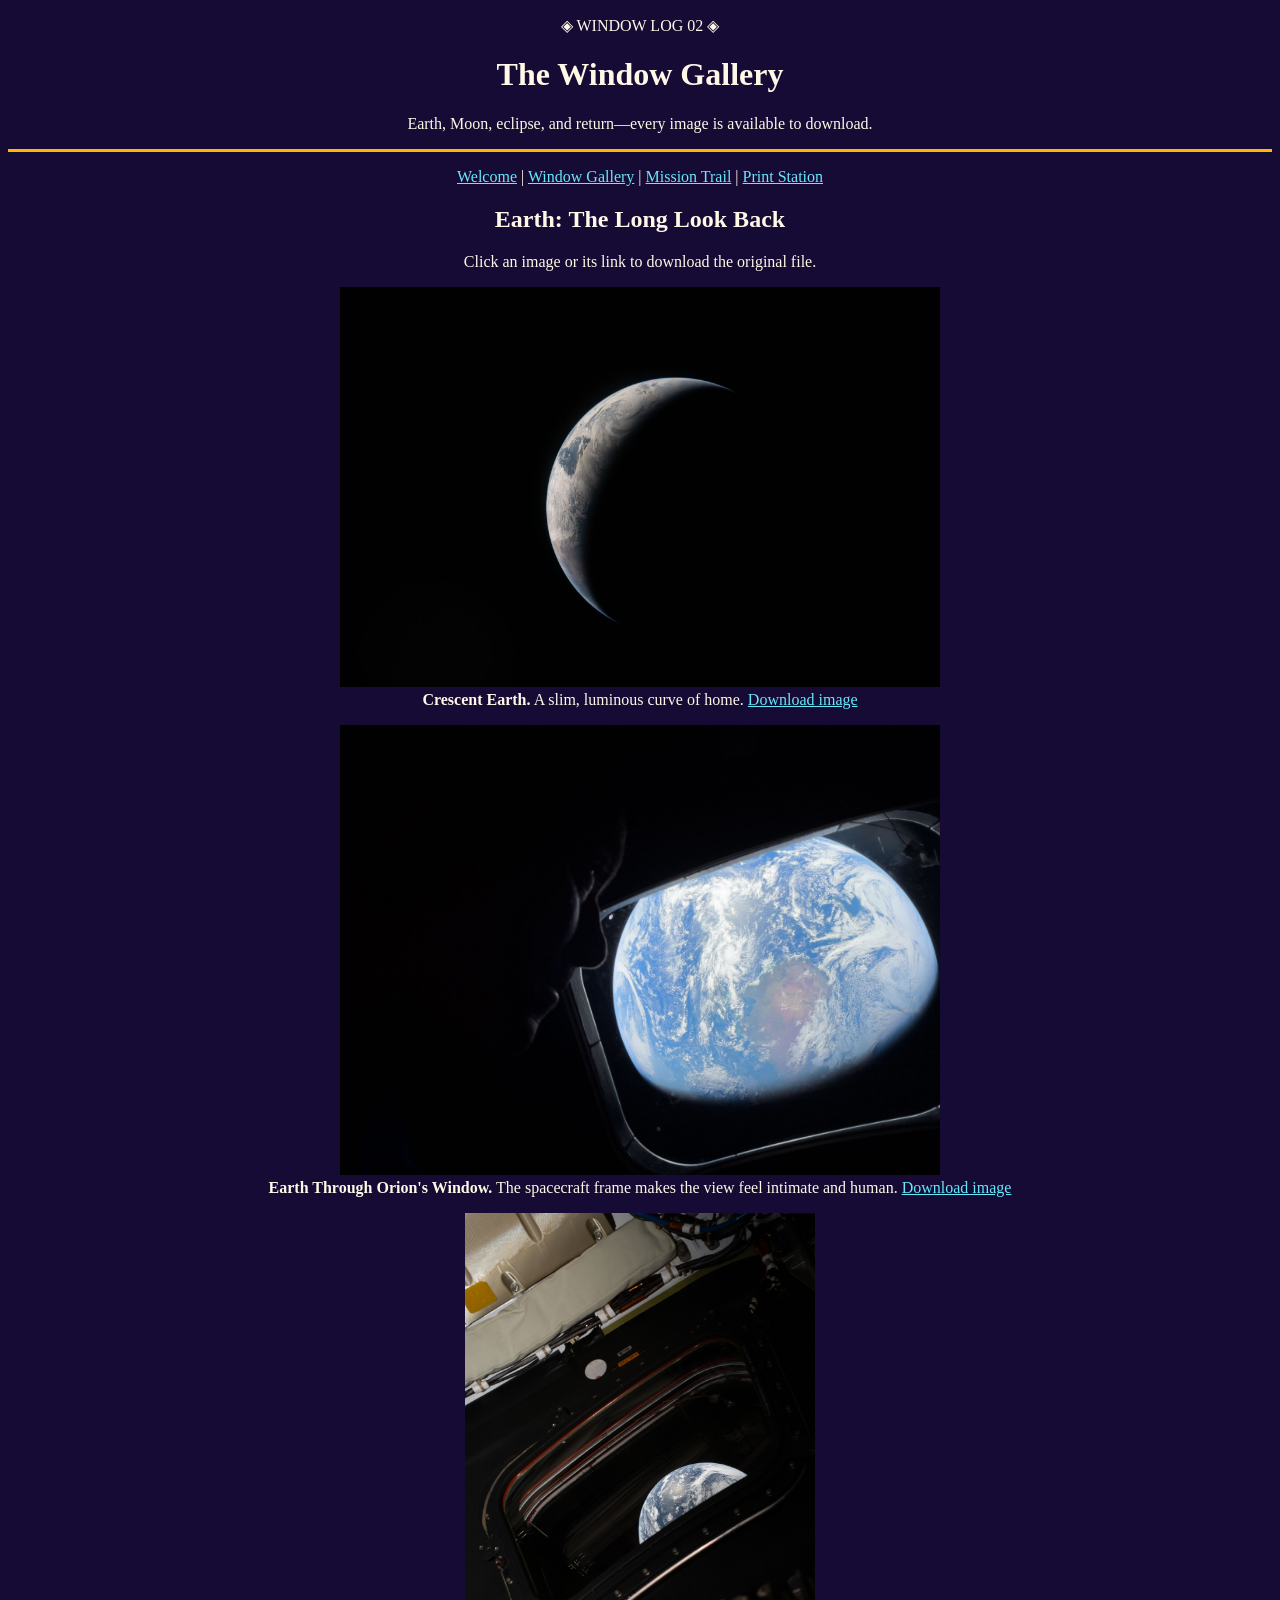
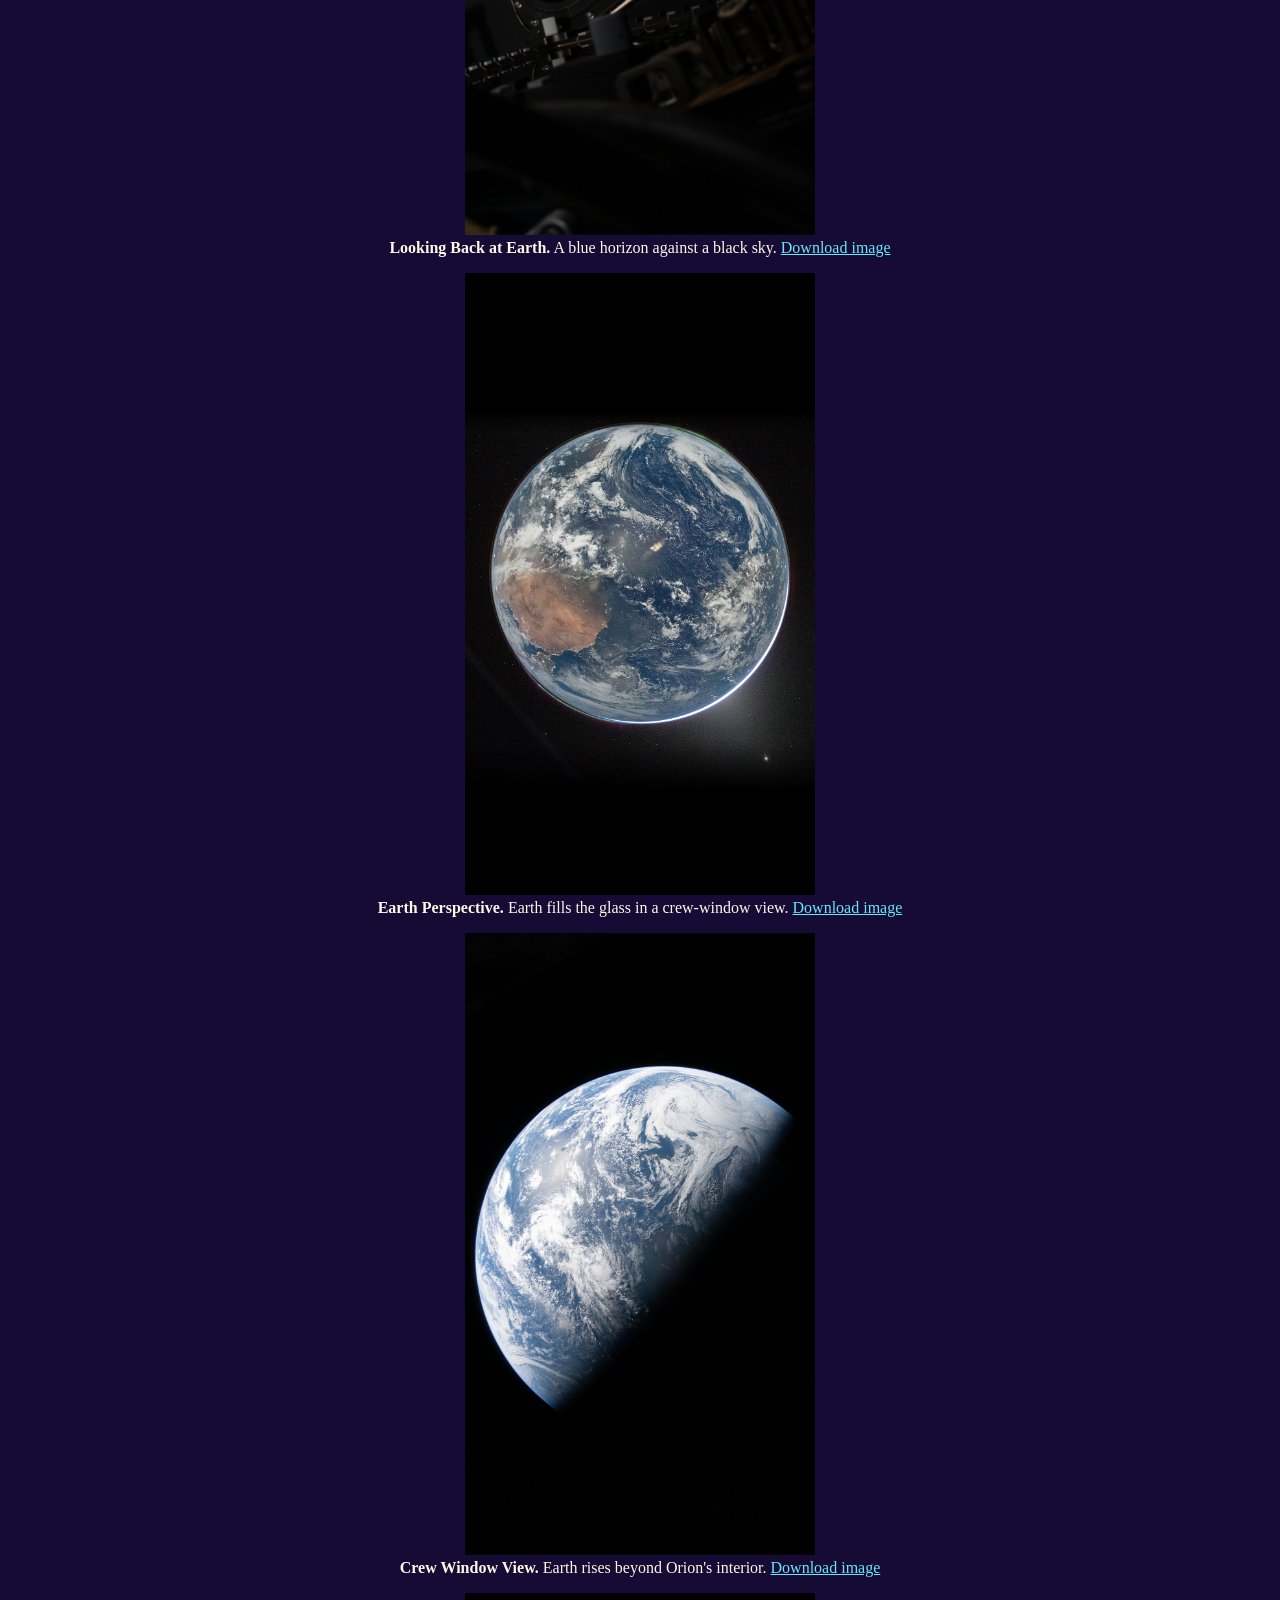
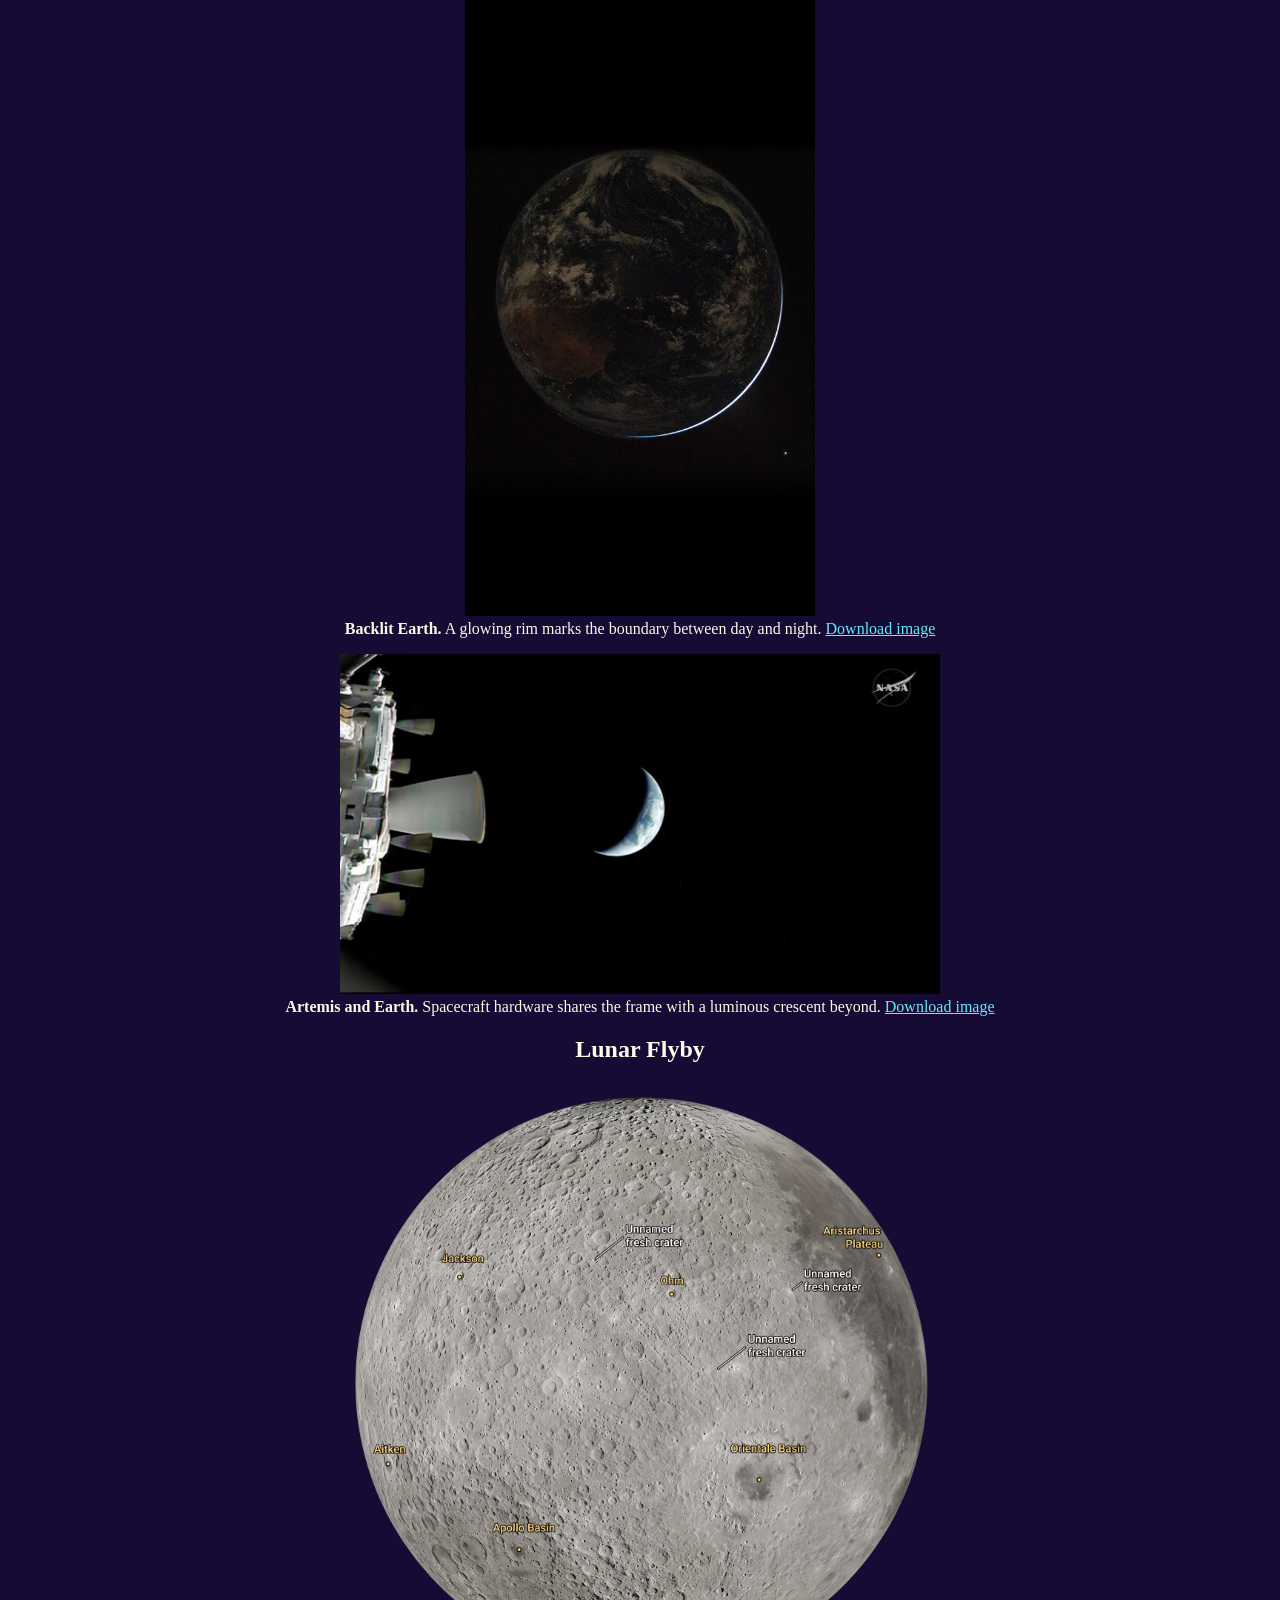
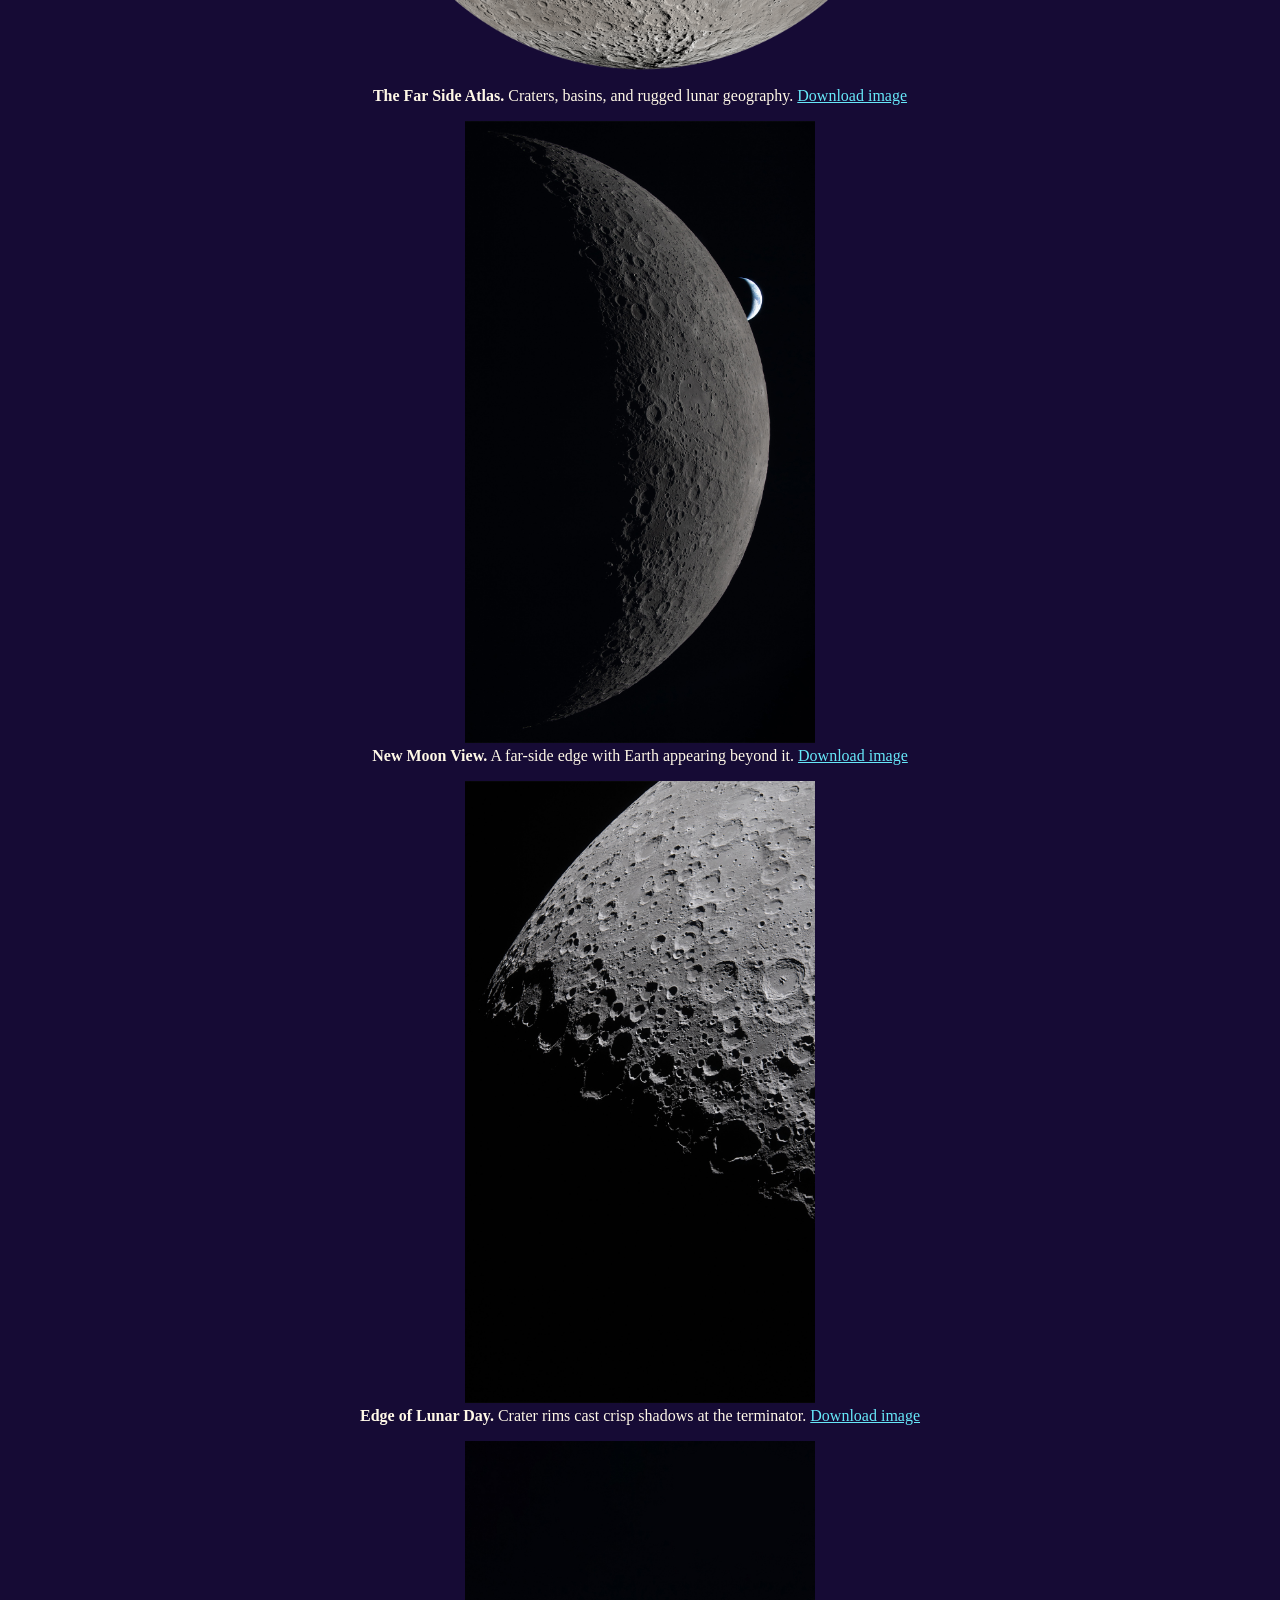
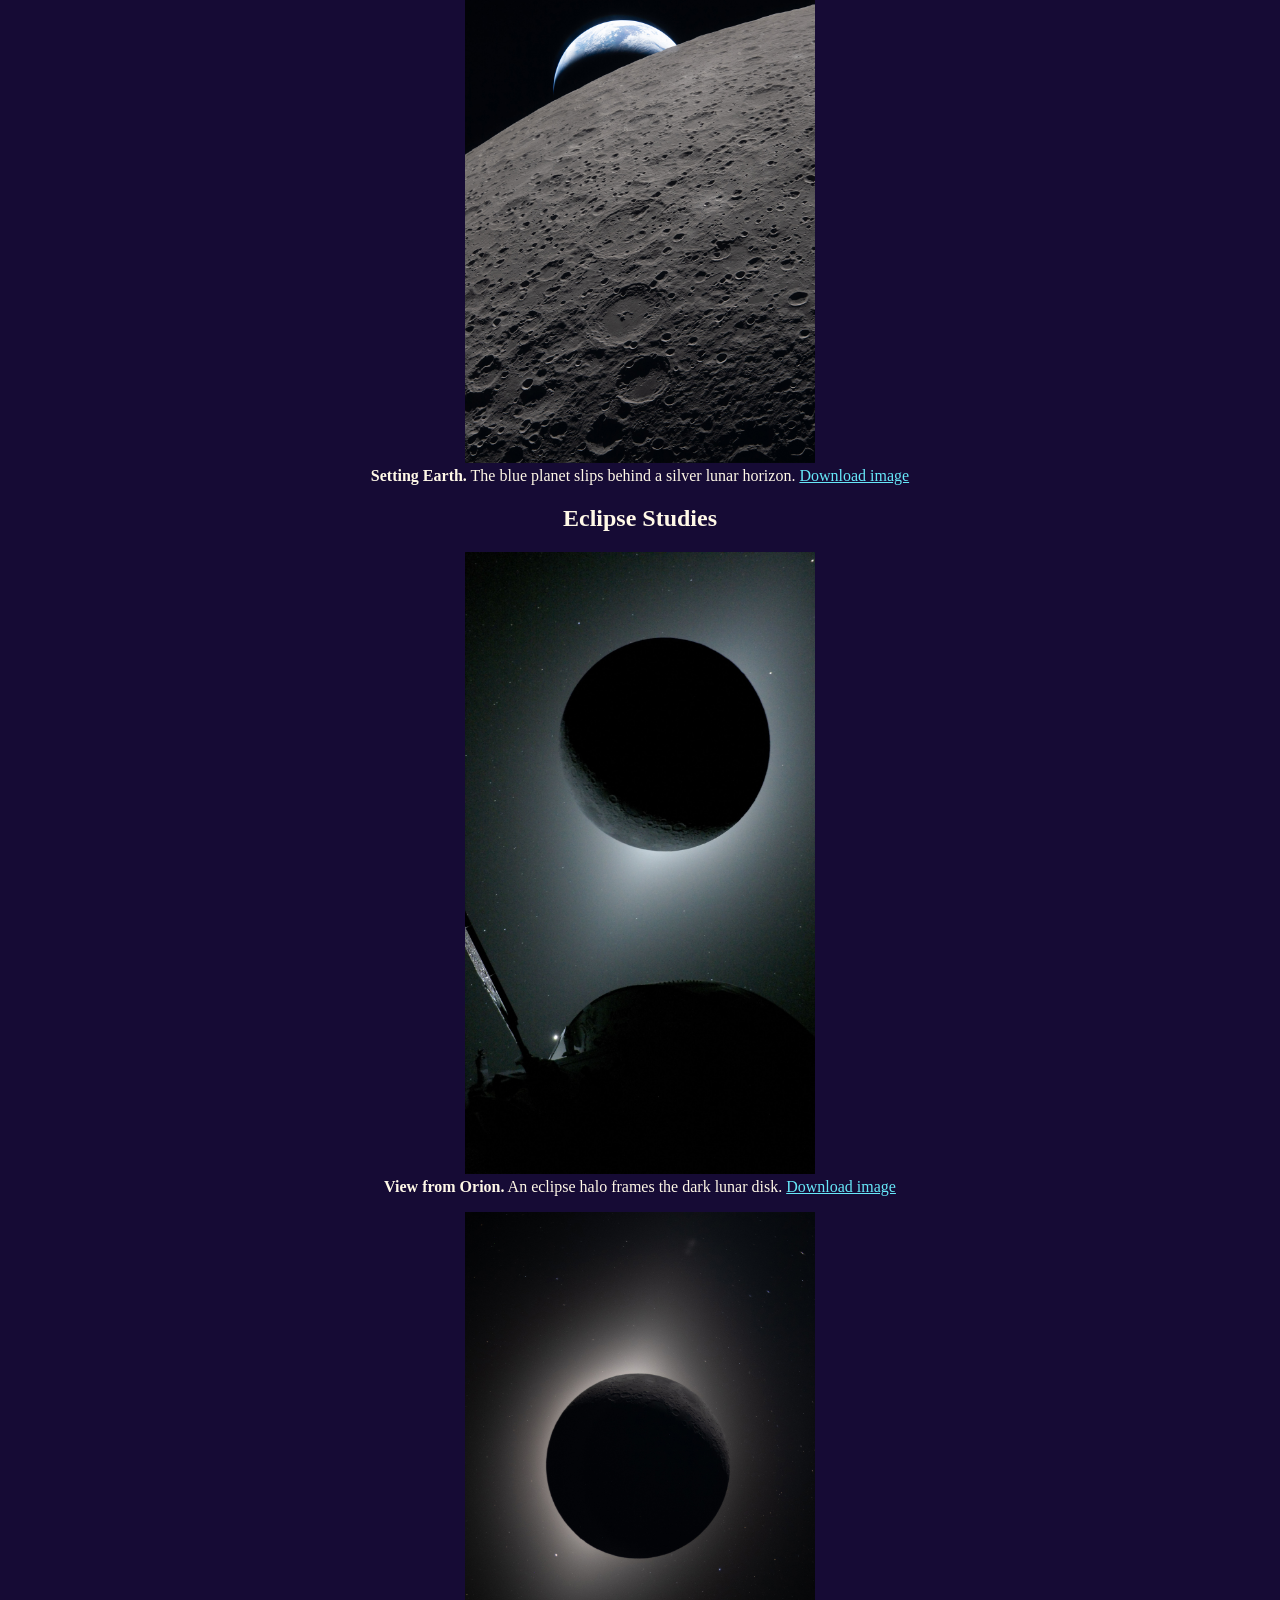
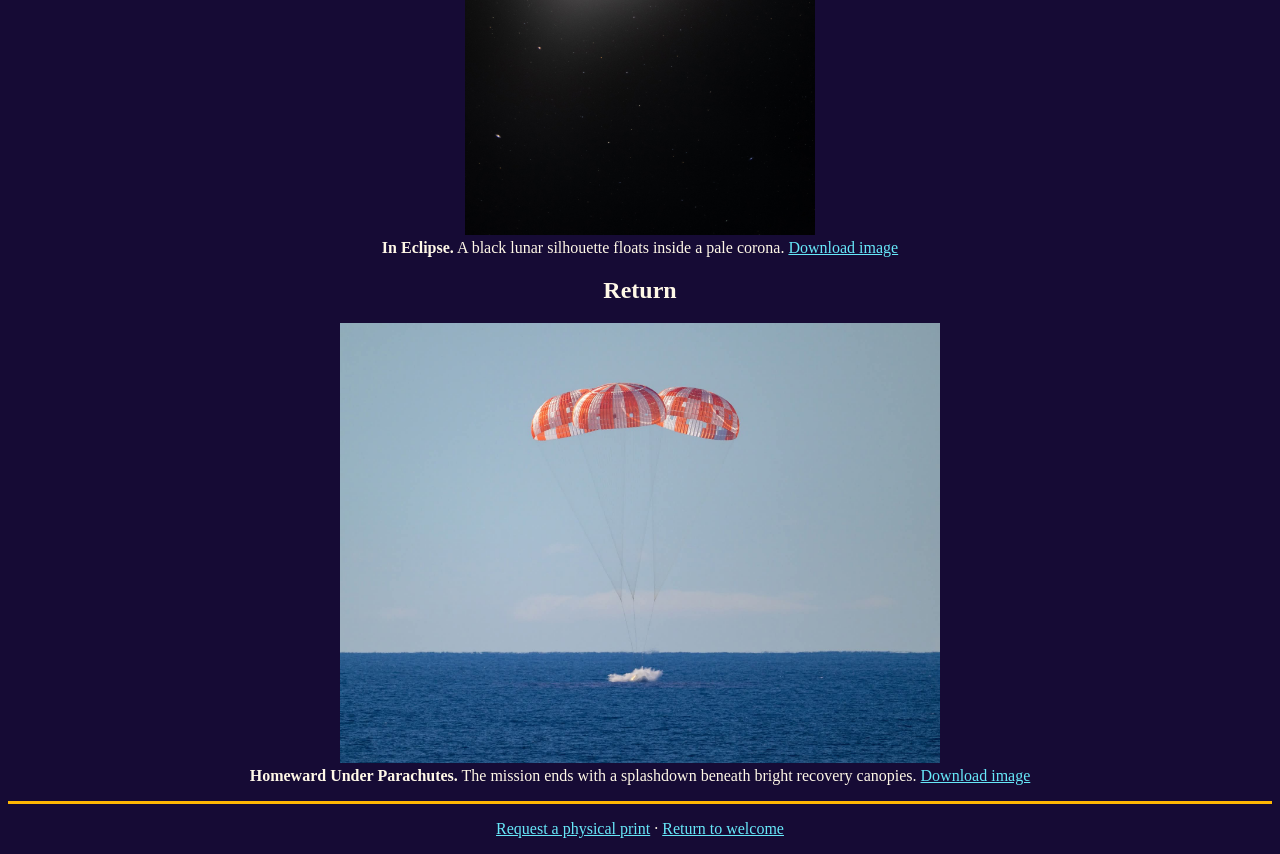
==== gallery.html @ 3c3c1b08 "Initial commit: Artemis II Deep Space Gallery complete project" ====
<!DOCTYPE html>
<html lang="en">
<head>
  <meta charset="UTF-8">
  <meta name="viewport" content="width=device-width, initial-scale=1.0">
  <meta name="description" content="Downloadable Artemis II Earth, Moon, flyby, eclipse, and recovery gallery.">
  <title>Window Gallery | Artemis II</title>
</head>
<body bgcolor="#160B35" text="#FFF8E7" link="#67E8F9" vlink="#F9A8D4" alink="#FFFFFF">
  <header align="center"><p>◈ WINDOW LOG 02 ◈</p><h1>The Window Gallery</h1><p>Earth, Moon, eclipse, and return—every image is available to download.</p><hr color="#FFB703" size="3"></header>
  <nav aria-label="Main navigation" align="center"><p><a href="index.html">Welcome</a> | <a href="gallery.html">Window Gallery</a> | <a href="mission.html">Mission Trail</a> | <a href="print-request.html">Print Station</a></p></nav>
  <main>
    <section aria-labelledby="earth-title">
      <h2 id="earth-title" align="center">Earth: The Long Look Back</h2>
      <p align="center">Click an image or its link to download the original file.</p>
      <article><figure align="center"><a href="images/crisent%20earth.jpg" download="crescent-earth.jpg"><img src="images/crisent%20earth.jpg" alt="Crescent Earth emerging from black space" width="600"></a><figcaption><strong>Crescent Earth.</strong> A slim, luminous curve of home. <a href="images/crisent%20earth.jpg" download="crescent-earth.jpg">Download image</a></figcaption></figure></article>
      <article><figure align="center"><a href="images/art002e008486orig.jpg" download="earth-from-orion-window.jpg"><img src="images/art002e008486orig.jpg" alt="Earth visible through an Orion spacecraft window" width="600"></a><figcaption><strong>Earth Through Orion's Window.</strong> The spacecraft frame makes the view feel intimate and human. <a href="images/art002e008486orig.jpg" download="earth-from-orion-window.jpg">Download image</a></figcaption></figure></article>
      <article><figure align="center"><a href="images/02-artemis-ii-wallpaper-looking-back-at-earth-image.jpg" download><img src="images/02-artemis-ii-wallpaper-looking-back-at-earth-image.jpg" alt="Earth seen from deep space" width="350"></a><figcaption><strong>Looking Back at Earth.</strong> A blue horizon against a black sky. <a href="images/02-artemis-ii-wallpaper-looking-back-at-earth-image.jpg" download>Download image</a></figcaption></figure></article>
      <article><figure align="center"><a href="images/04-artemis-ii-wallpaper-earth-perspective-image.jpg" download><img src="images/04-artemis-ii-wallpaper-earth-perspective-image.jpg" alt="Earth filling the view through a spacecraft window" width="350"></a><figcaption><strong>Earth Perspective.</strong> Earth fills the glass in a crew-window view. <a href="images/04-artemis-ii-wallpaper-earth-perspective-image.jpg" download>Download image</a></figcaption></figure></article>
      <article><figure align="center"><a href="images/06-artemis-ii-wallpaper-earth-views-from-the-artemis-ii-crew-image.jpg" download><img src="images/06-artemis-ii-wallpaper-earth-views-from-the-artemis-ii-crew-image.jpg" alt="Earth rising beyond the interior of Orion" width="350"></a><figcaption><strong>Crew Window View.</strong> Earth rises beyond Orion's interior. <a href="images/06-artemis-ii-wallpaper-earth-views-from-the-artemis-ii-crew-image.jpg" download>Download image</a></figcaption></figure></article>
      <article><figure align="center"><a href="images/08-artemis-ii-wallpaper-backlit-earth-image.jpg" download><img src="images/08-artemis-ii-wallpaper-backlit-earth-image.jpg" alt="Backlit Earth against black space" width="350"></a><figcaption><strong>Backlit Earth.</strong> A glowing rim marks the boundary between day and night. <a href="images/08-artemis-ii-wallpaper-backlit-earth-image.jpg" download>Download image</a></figcaption></figure></article>
      <article><figure align="center"><a href="images/artemis%20and%20earth.jpg" download="artemis-and-earth.jpg"><img src="images/artemis%20and%20earth.jpg" alt="Artemis spacecraft hardware silhouetted beside a crescent world in space" width="600"></a><figcaption><strong>Artemis and Earth.</strong> Spacecraft hardware shares the frame with a luminous crescent beyond. <a href="images/artemis%20and%20earth.jpg" download="artemis-and-earth.jpg">Download image</a></figcaption></figure></article>
    </section>
    <section aria-labelledby="moon-title">
      <h2 id="moon-title" align="center">Lunar Flyby</h2>
      <article><figure align="center"><a href="images/moon%20far%20side.png" download="moon-far-side.png"><img src="images/moon%20far%20side.png" alt="Annotated map of the Moon's far side showing craters and basins" width="600"></a><figcaption><strong>The Far Side Atlas.</strong> Craters, basins, and rugged lunar geography. <a href="images/moon%20far%20side.png" download="moon-far-side.png">Download image</a></figcaption></figure></article>
      <article><figure align="center"><a href="images/08-artemis-ii-lunar-flyby-wallpaper-new-moon-view-image.jpg" download><img src="images/08-artemis-ii-lunar-flyby-wallpaper-new-moon-view-image.jpg" alt="Dark lunar far side with a small Earth beyond it" width="350"></a><figcaption><strong>New Moon View.</strong> A far-side edge with Earth appearing beyond it. <a href="images/08-artemis-ii-lunar-flyby-wallpaper-new-moon-view-image.jpg" download>Download image</a></figcaption></figure></article>
      <article><figure align="center"><a href="images/14-artemis-ii-lunar-flyby-wallpaper-edge-of-lunar-day-image.jpg" download><img src="images/14-artemis-ii-lunar-flyby-wallpaper-edge-of-lunar-day-image.jpg" alt="Detailed craters along the edge of lunar daylight" width="350"></a><figcaption><strong>Edge of Lunar Day.</strong> Crater rims cast crisp shadows at the terminator. <a href="images/14-artemis-ii-lunar-flyby-wallpaper-edge-of-lunar-day-image.jpg" download>Download image</a></figcaption></figure></article>
      <article><figure align="center"><a href="images/16-artemis-ii-lunar-flyby-wallpaper-setting-earth-image.jpg" download><img src="images/16-artemis-ii-lunar-flyby-wallpaper-setting-earth-image.jpg" alt="Earth setting behind a cratered lunar horizon" width="350"></a><figcaption><strong>Setting Earth.</strong> The blue planet slips behind a silver lunar horizon. <a href="images/16-artemis-ii-lunar-flyby-wallpaper-setting-earth-image.jpg" download>Download image</a></figcaption></figure></article>
    </section>
    <section aria-labelledby="eclipse-title">
      <h2 id="eclipse-title" align="center">Eclipse Studies</h2>
      <article><figure align="center"><a href="images/18-artemis-ii-eclipse-wallpaper-view-from-orion-image.jpg" download><img src="images/18-artemis-ii-eclipse-wallpaper-view-from-orion-image.jpg" alt="Eclipsed Moon seen from Orion with a pale halo" width="350"></a><figcaption><strong>View from Orion.</strong> An eclipse halo frames the dark lunar disk. <a href="images/18-artemis-ii-eclipse-wallpaper-view-from-orion-image.jpg" download>Download image</a></figcaption></figure></article>
      <article><figure align="center"><a href="images/20-artemis-ii-eclipse-wallpaper-in-eclipse-image.jpg" download><img src="images/20-artemis-ii-eclipse-wallpaper-in-eclipse-image.jpg" alt="Dark Moon silhouetted in a starry eclipse scene" width="350"></a><figcaption><strong>In Eclipse.</strong> A black lunar silhouette floats inside a pale corona. <a href="images/20-artemis-ii-eclipse-wallpaper-in-eclipse-image.jpg" download>Download image</a></figcaption></figure></article>
    </section>
    <section aria-labelledby="return-title">
      <h2 id="return-title" align="center">Return</h2>
      <article><figure align="center"><a href="images/return%20from%20Artemis2.jpg" download="return-from-artemis-ii.jpg"><img src="images/return%20from%20Artemis2.jpg" alt="Space capsule descending beneath orange and white parachutes over the ocean" width="600"></a><figcaption><strong>Homeward Under Parachutes.</strong> The mission ends with a splashdown beneath bright recovery canopies. <a href="images/return%20from%20Artemis2.jpg" download="return-from-artemis-ii.jpg">Download image</a></figcaption></figure></article>
    </section>
  </main>
  <footer align="center"><hr color="#FFB703" size="3"><p><a href="print-request.html">Request a physical print</a> &middot; <a href="index.html">Return to welcome</a></p></footer>
</body>
</html>
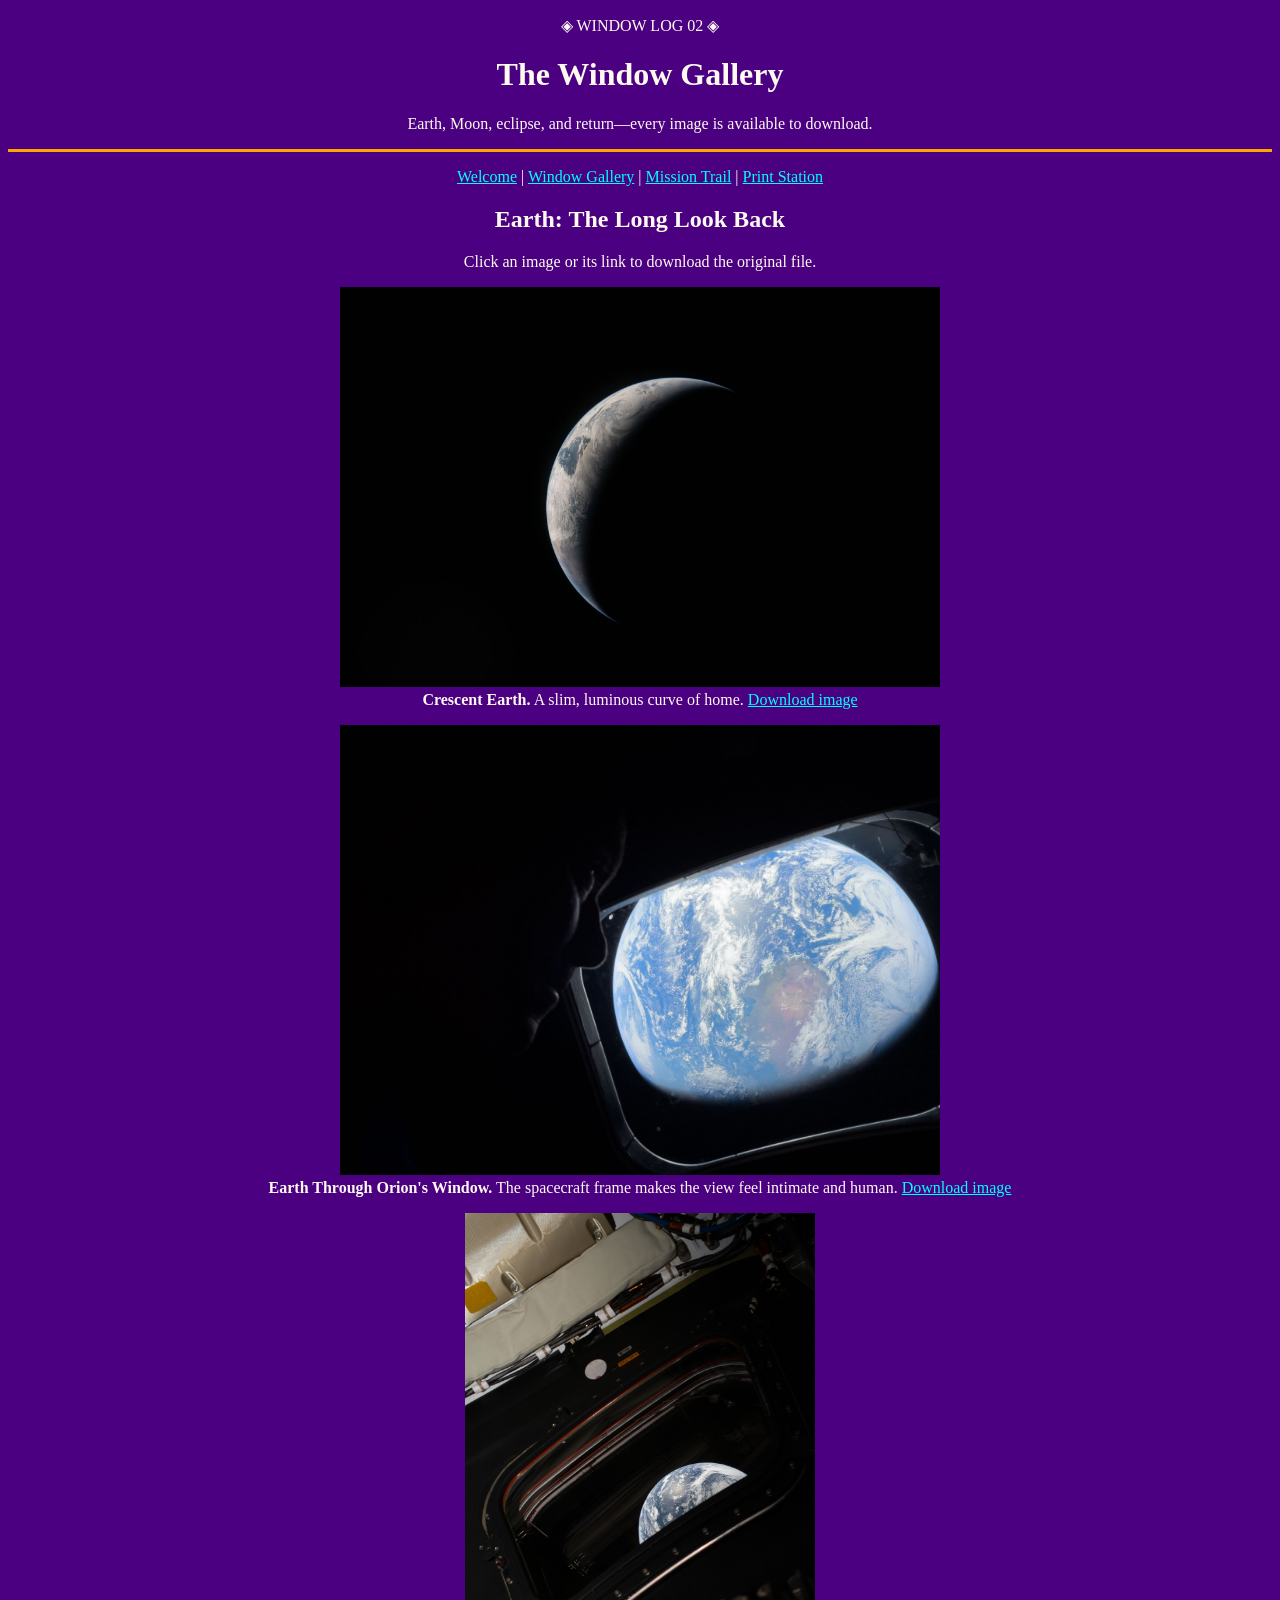
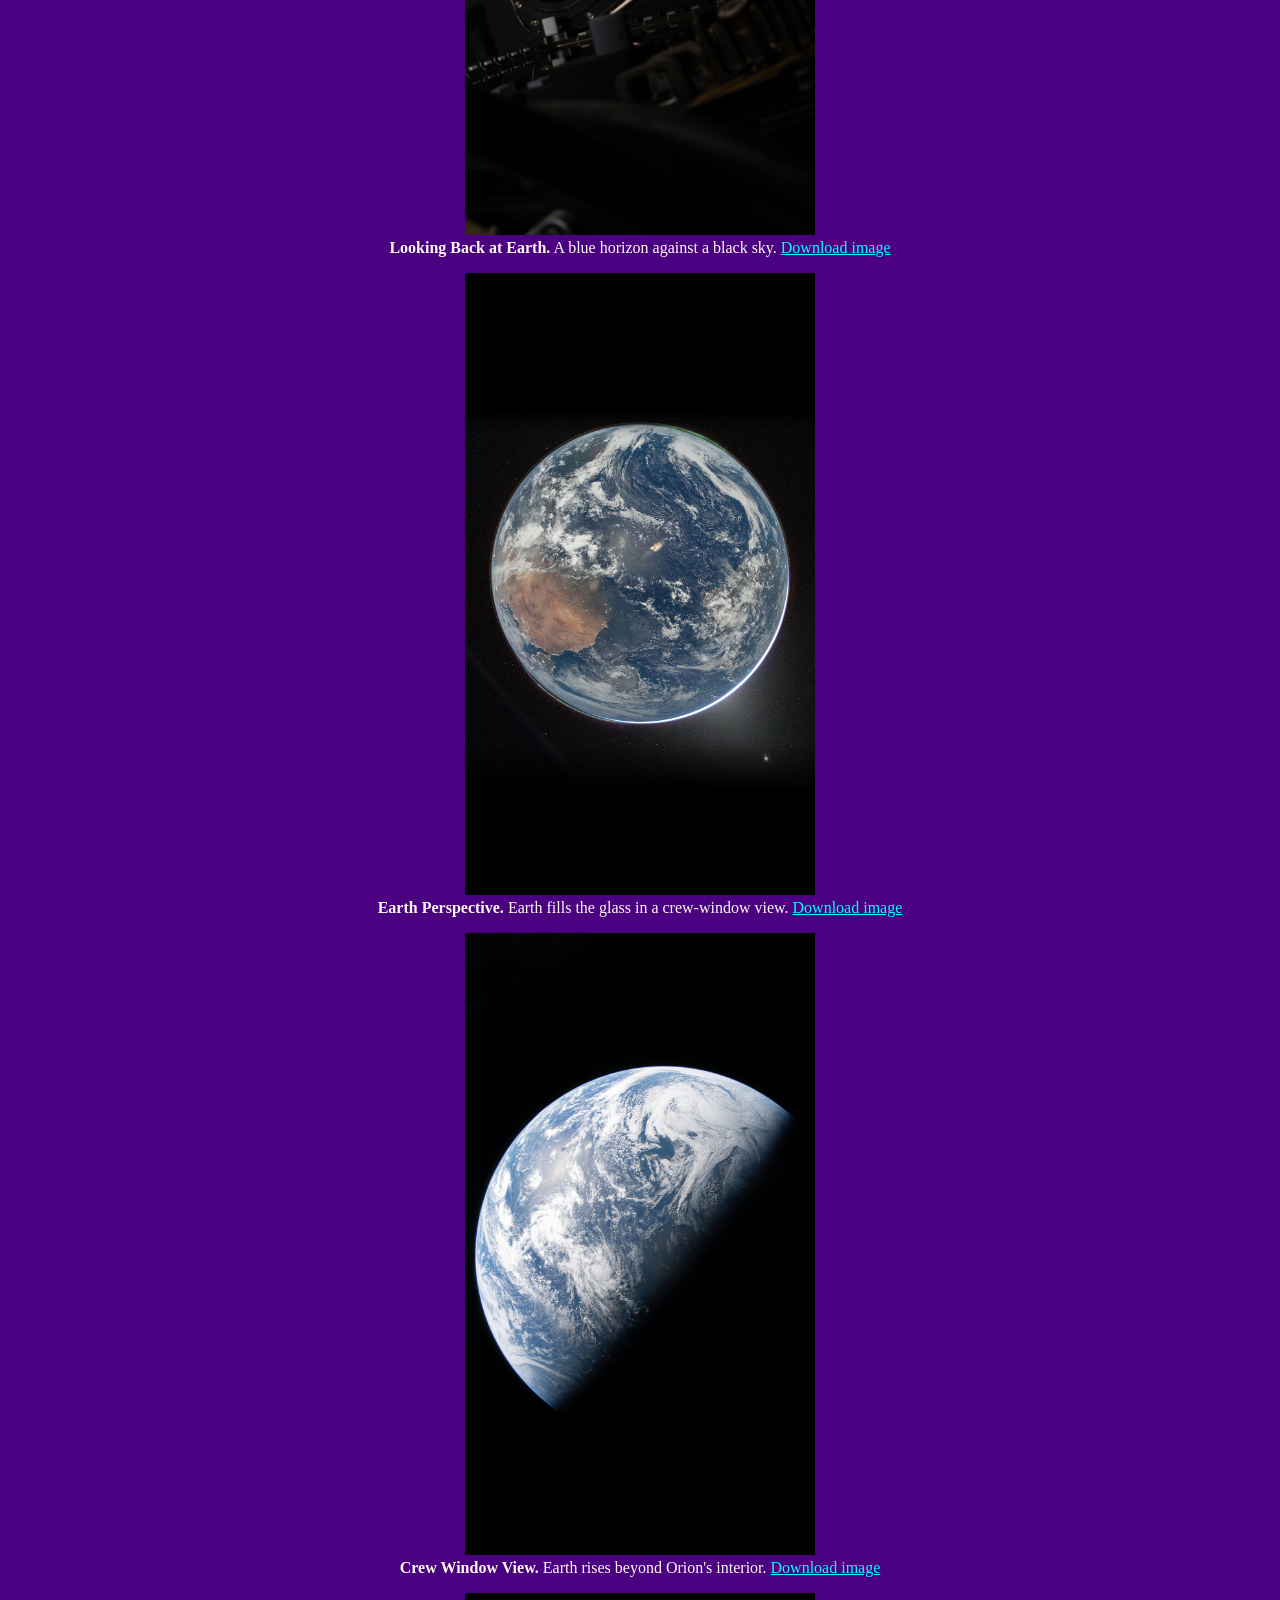
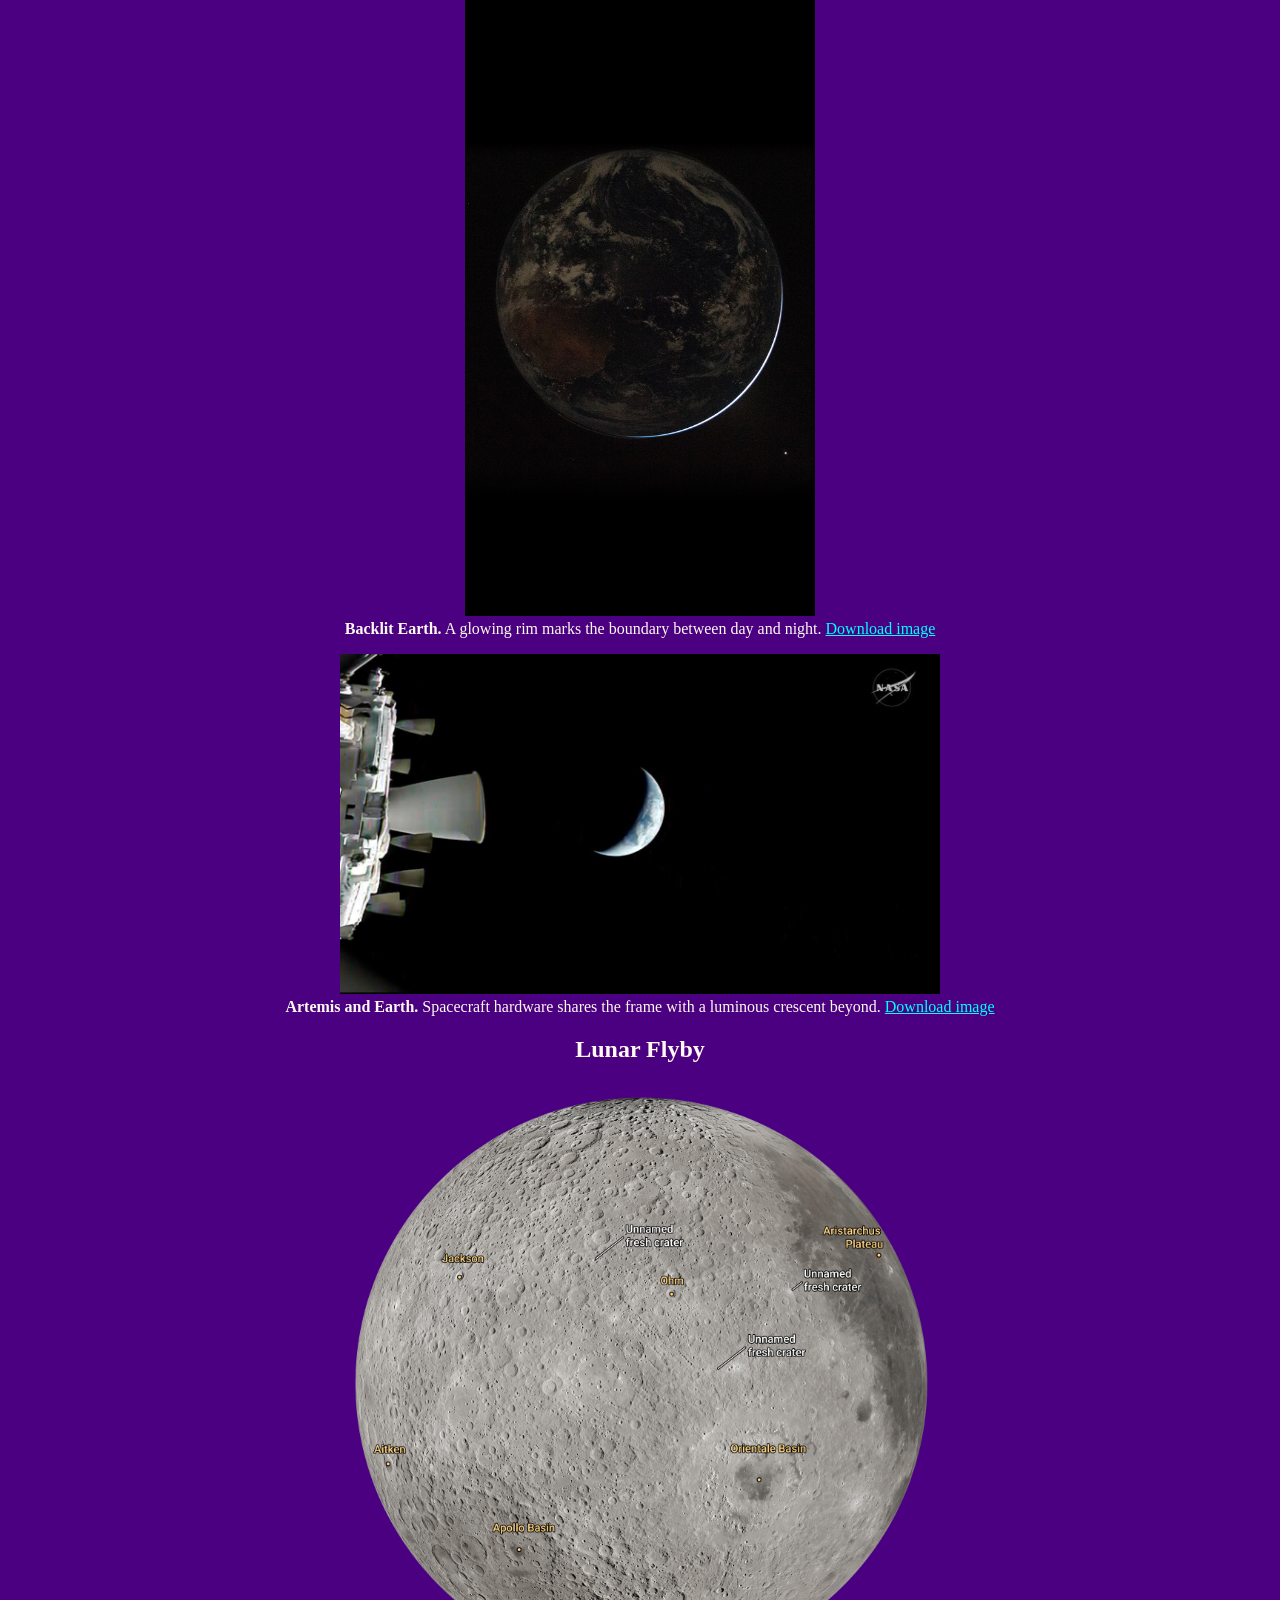
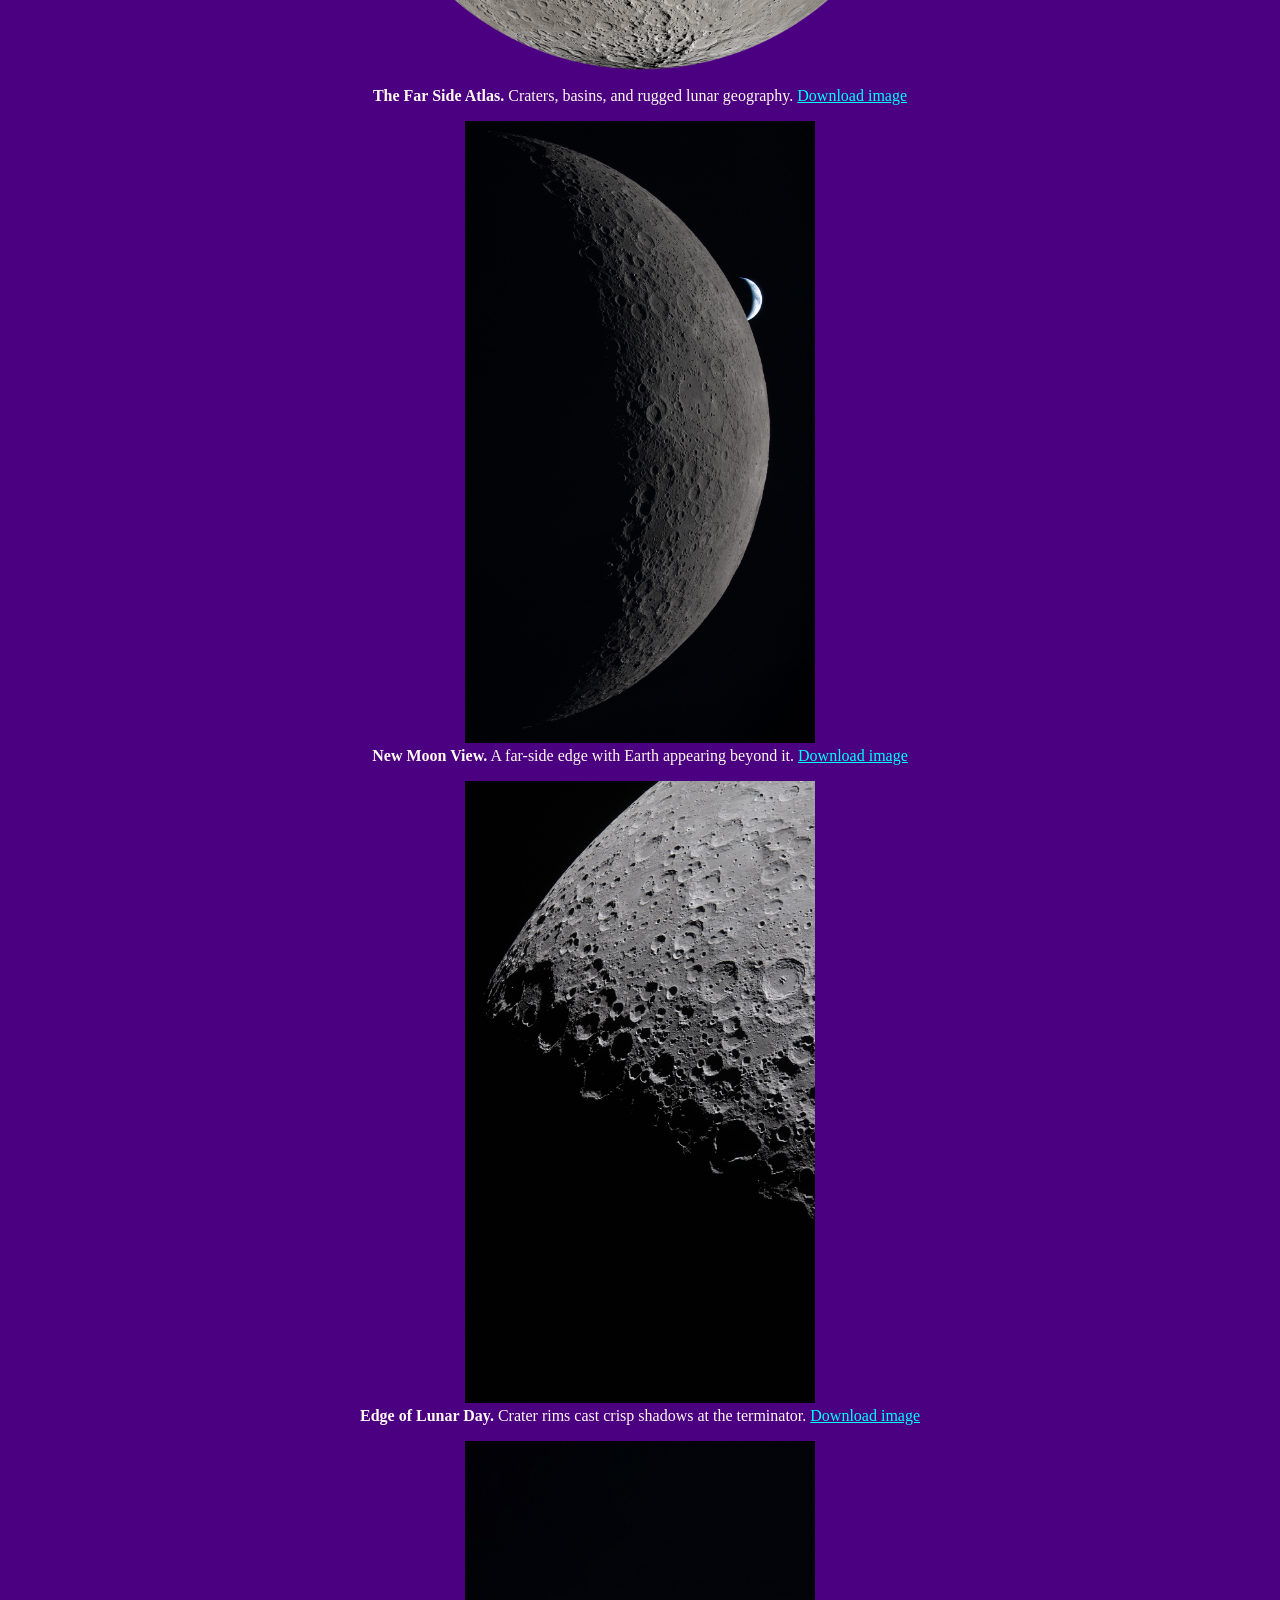
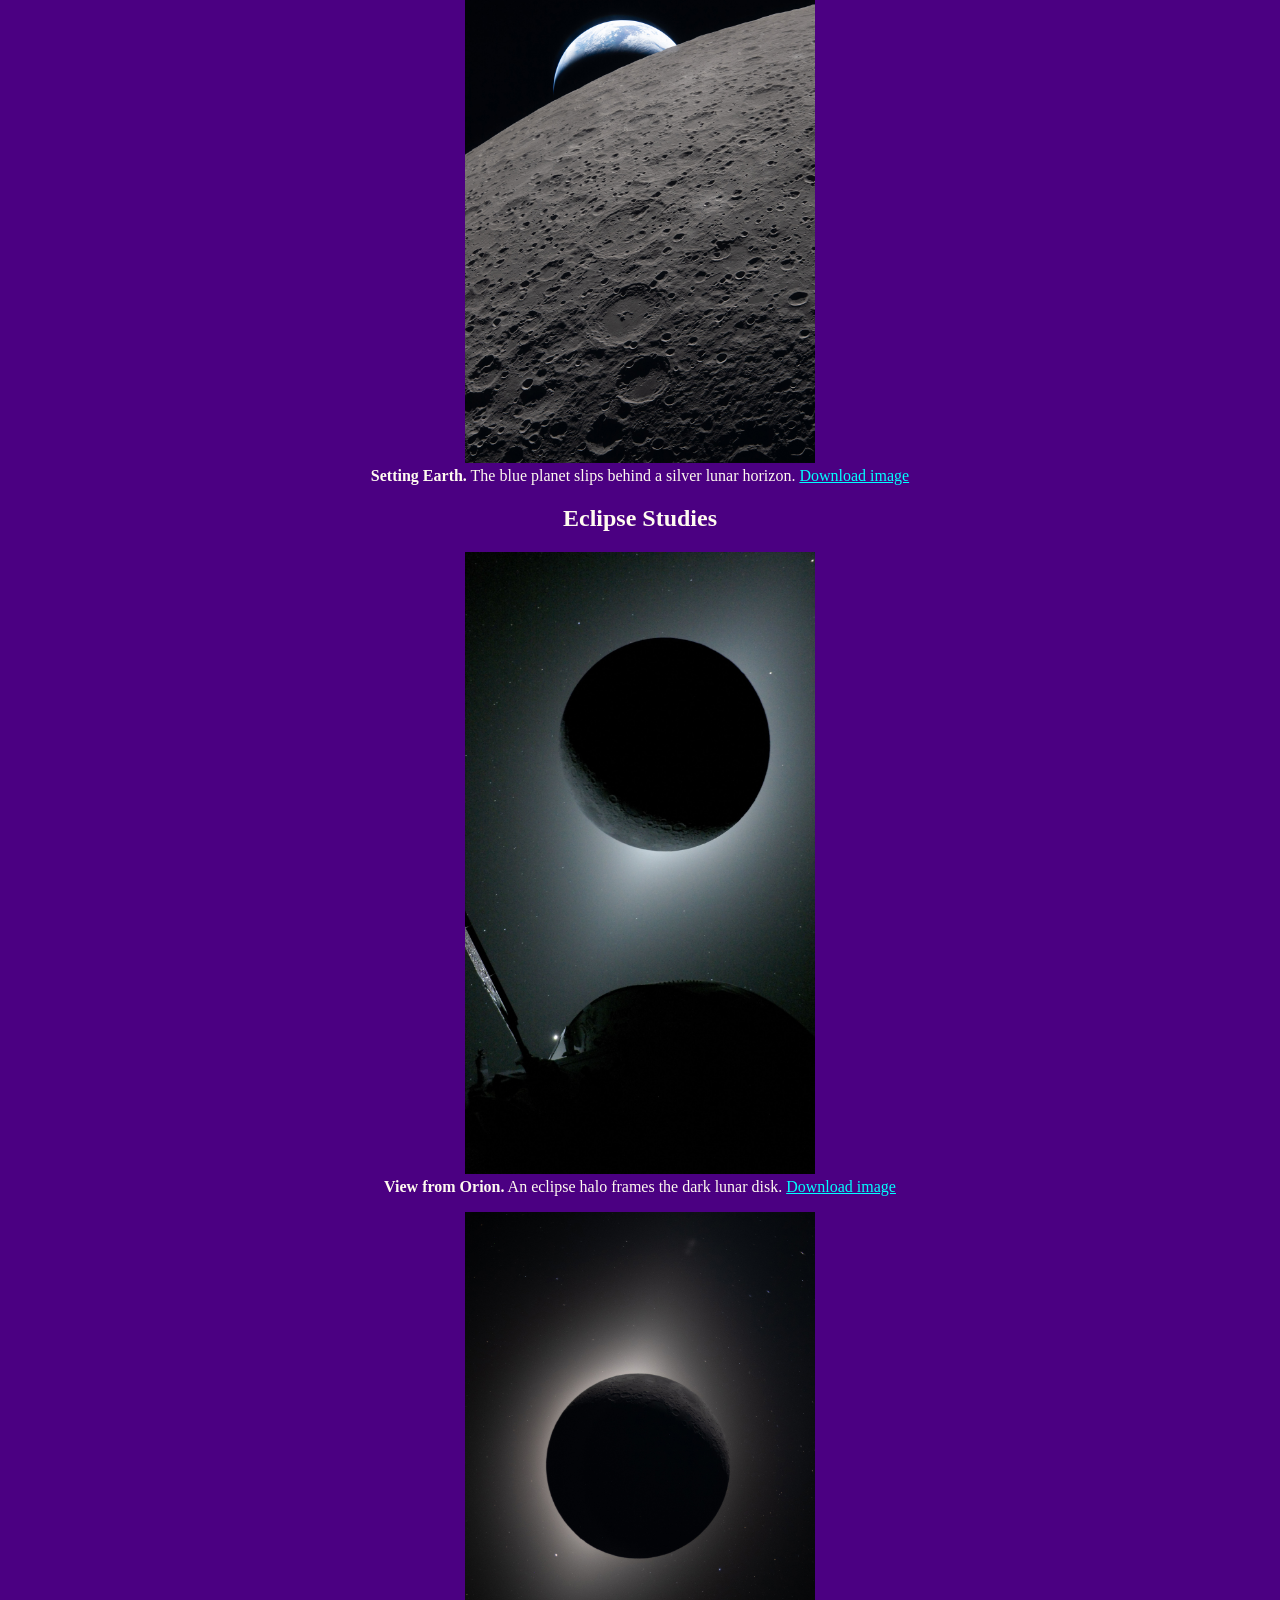
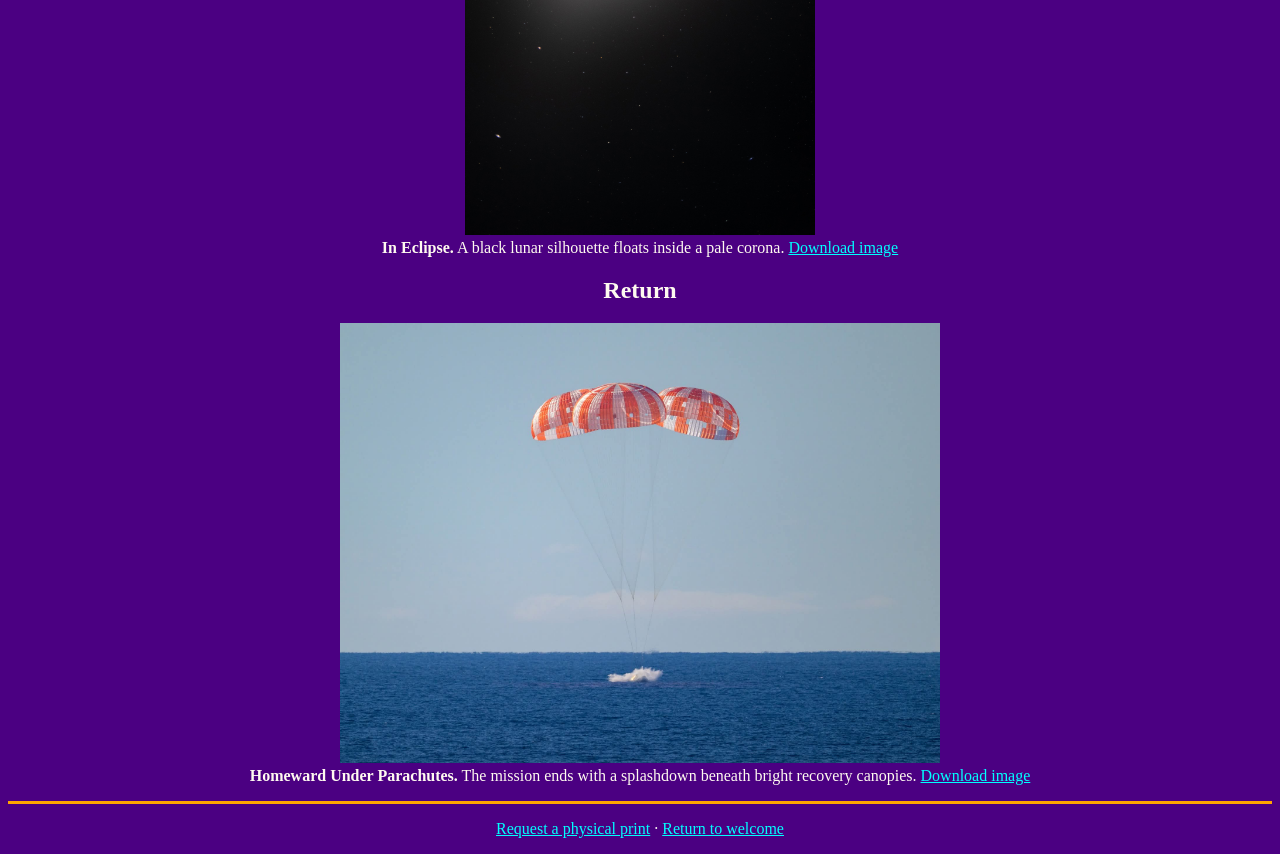
==== commit 24ef1562: "Replace hex color codes with standard HTML color names across all pages" ====
--- a/gallery.html
+++ b/gallery.html
@@ -6,8 +6,8 @@
   <meta name="description" content="Downloadable Artemis II Earth, Moon, flyby, eclipse, and recovery gallery.">
   <title>Window Gallery | Artemis II</title>
 </head>
-<body bgcolor="#160B35" text="#FFF8E7" link="#67E8F9" vlink="#F9A8D4" alink="#FFFFFF">
-  <header align="center"><p>◈ WINDOW LOG 02 ◈</p><h1>The Window Gallery</h1><p>Earth, Moon, eclipse, and return—every image is available to download.</p><hr color="#FFB703" size="3"></header>
+<body bgcolor="indigo" text="floralwhite" link="cyan" vlink="pink" alink="white">
+  <header align="center"><p>◈ WINDOW LOG 02 ◈</p><h1>The Window Gallery</h1><p>Earth, Moon, eclipse, and return—every image is available to download.</p><hr color="orange" size="3"></header>
   <nav aria-label="Main navigation" align="center"><p><a href="index.html">Welcome</a> | <a href="gallery.html">Window Gallery</a> | <a href="mission.html">Mission Trail</a> | <a href="print-request.html">Print Station</a></p></nav>
   <main>
     <section aria-labelledby="earth-title">
@@ -38,6 +38,6 @@
       <article><figure align="center"><a href="images/return%20from%20Artemis2.jpg" download="return-from-artemis-ii.jpg"><img src="images/return%20from%20Artemis2.jpg" alt="Space capsule descending beneath orange and white parachutes over the ocean" width="600"></a><figcaption><strong>Homeward Under Parachutes.</strong> The mission ends with a splashdown beneath bright recovery canopies. <a href="images/return%20from%20Artemis2.jpg" download="return-from-artemis-ii.jpg">Download image</a></figcaption></figure></article>
     </section>
   </main>
-  <footer align="center"><hr color="#FFB703" size="3"><p><a href="print-request.html">Request a physical print</a> &middot; <a href="index.html">Return to welcome</a></p></footer>
+  <footer align="center"><hr color="orange" size="3"><p><a href="print-request.html">Request a physical print</a> &middot; <a href="index.html">Return to welcome</a></p></footer>
 </body>
 </html>
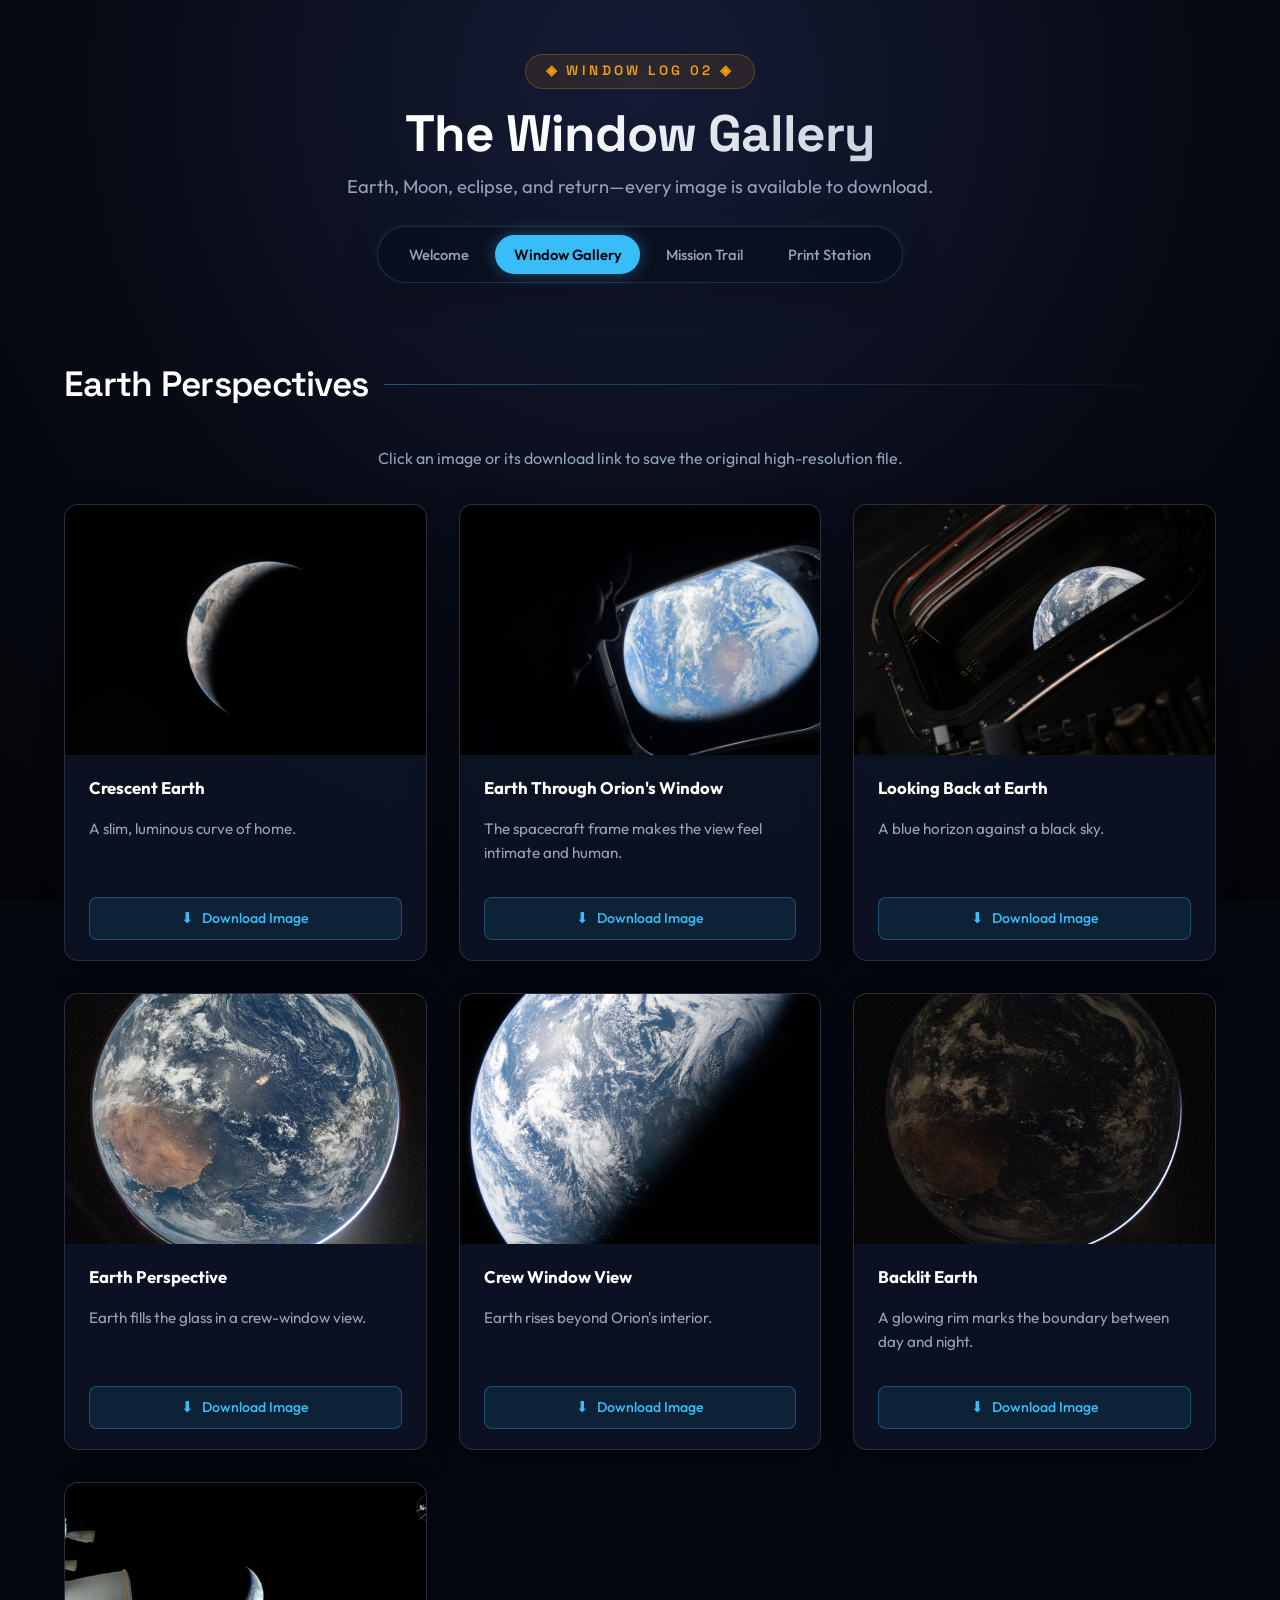
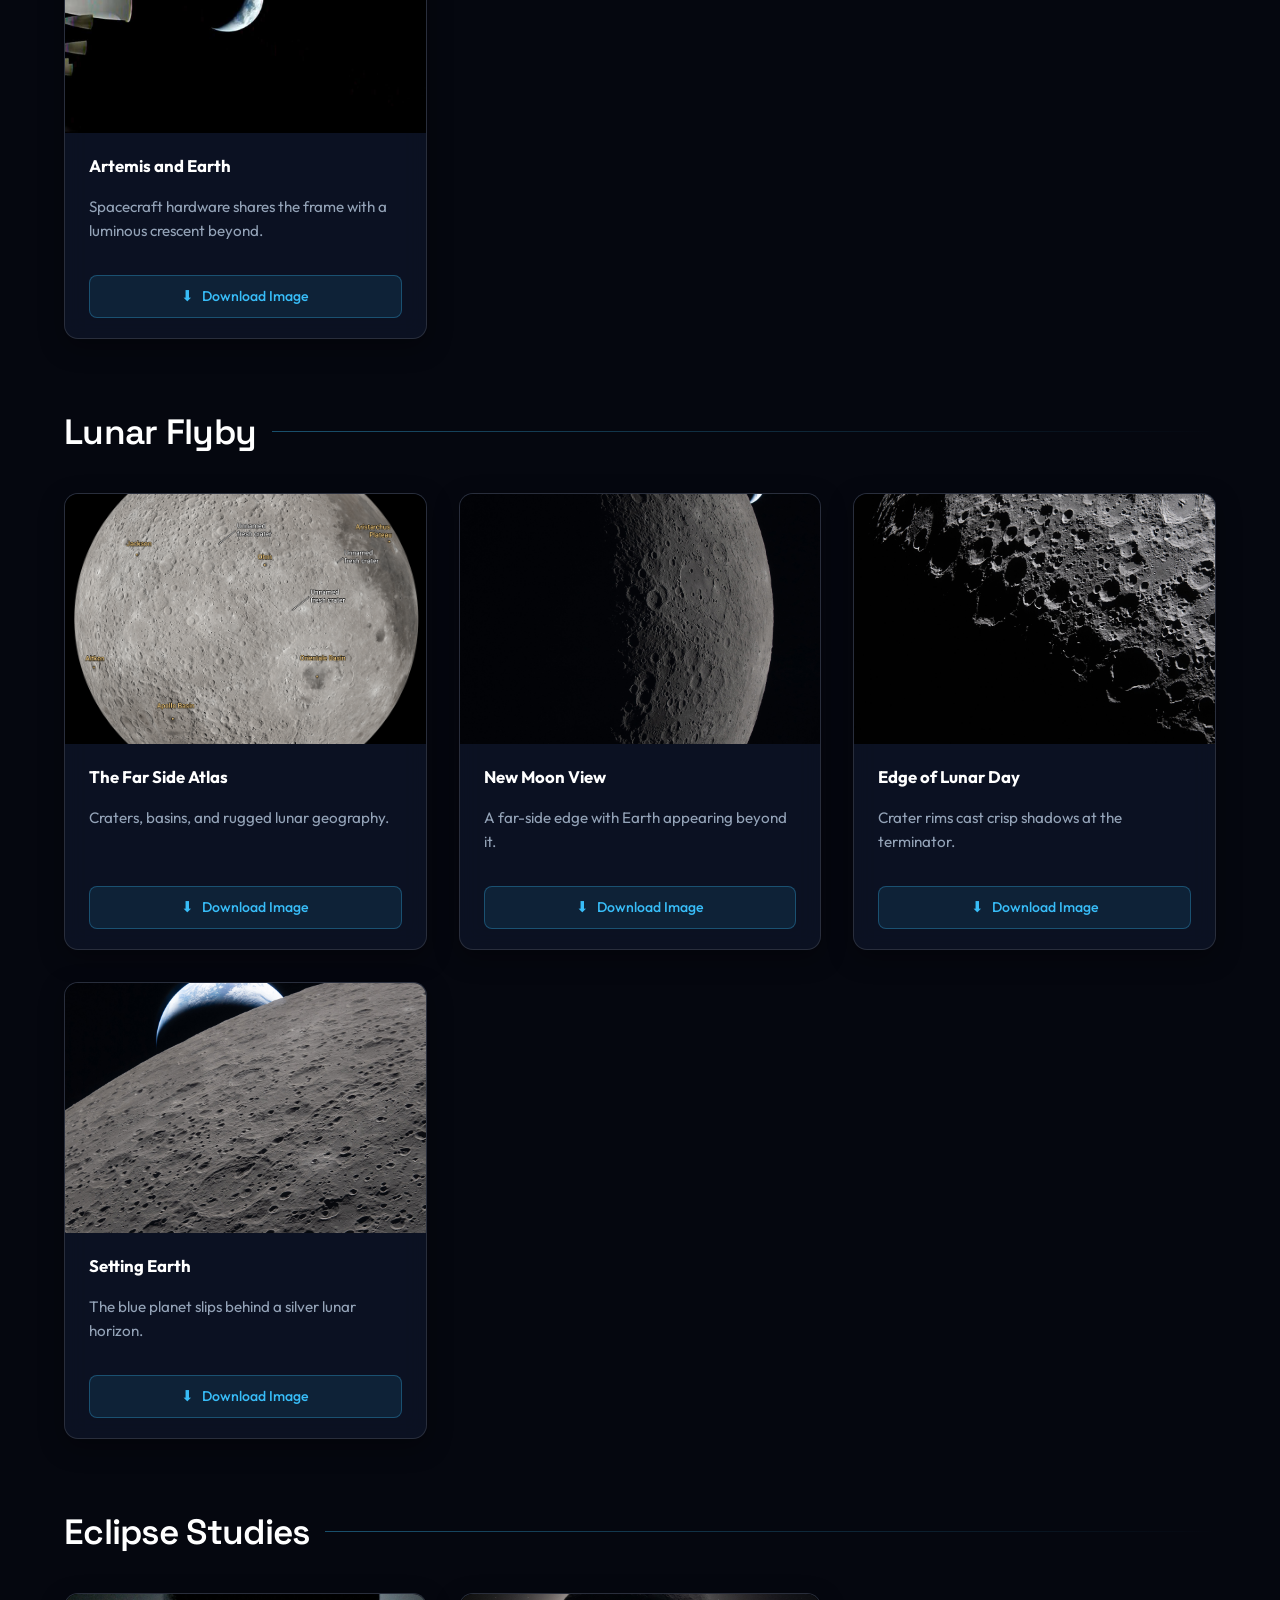
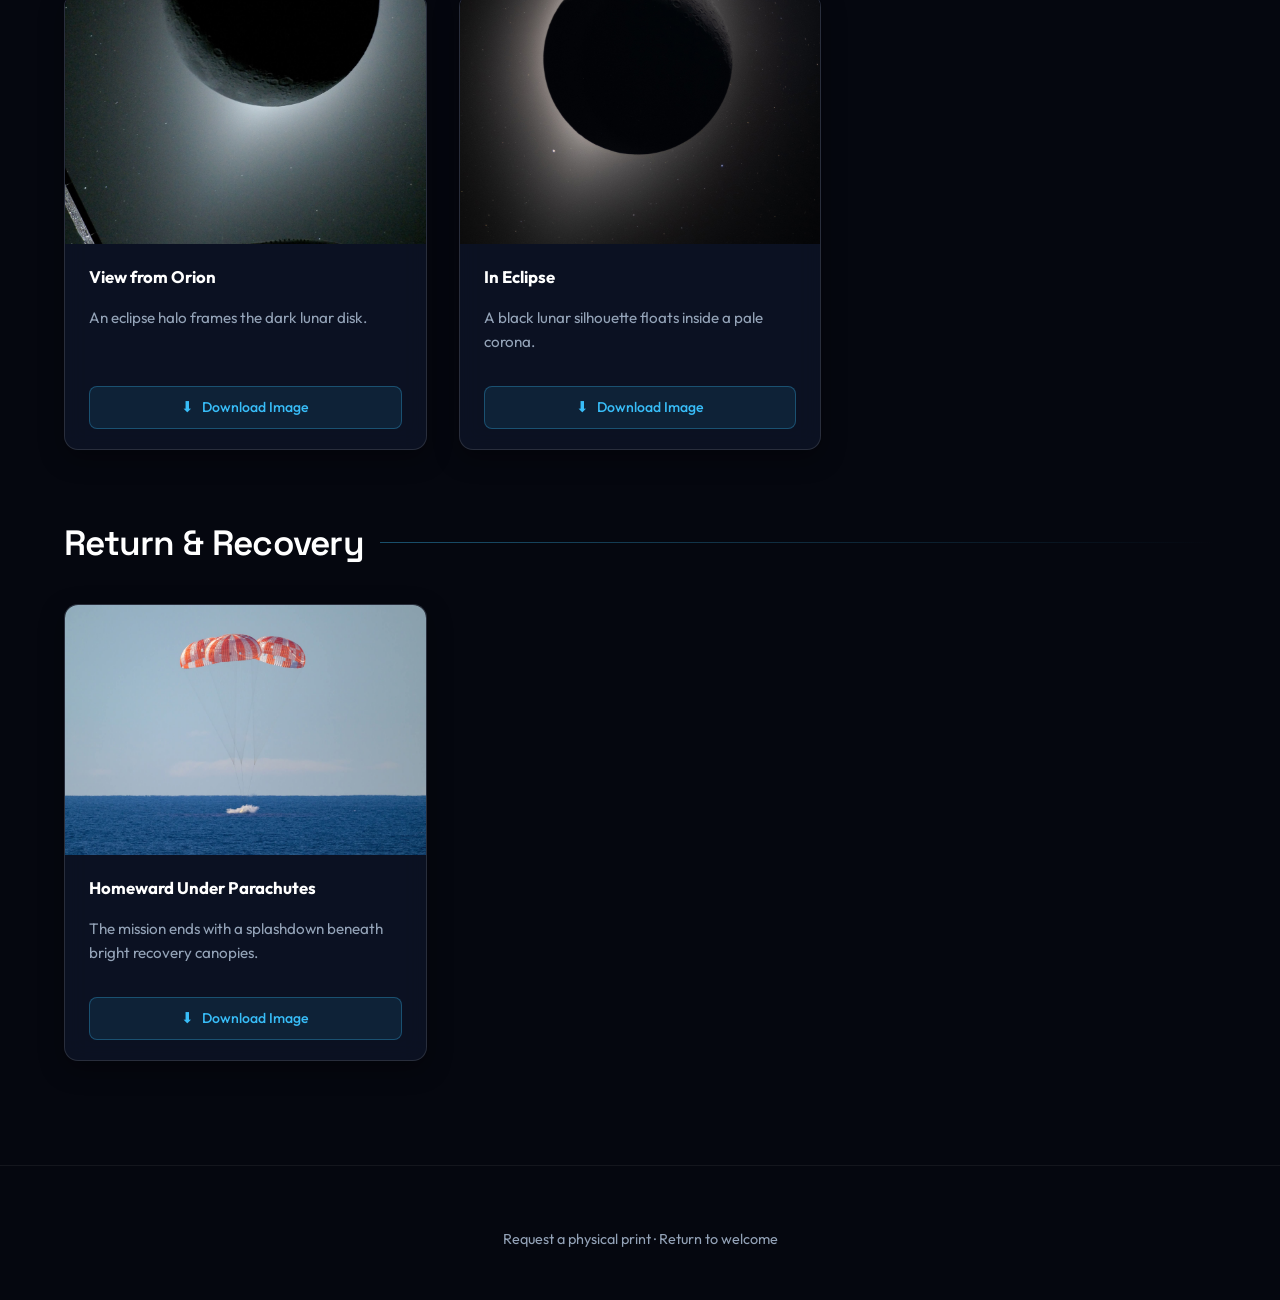
==== commit f047baf4: "Added CSS" ====
--- a/gallery.html
+++ b/gallery.html
@@ -5,39 +5,275 @@
   <meta name="viewport" content="width=device-width, initial-scale=1.0">
   <meta name="description" content="Downloadable Artemis II Earth, Moon, flyby, eclipse, and recovery gallery.">
   <title>Window Gallery | Artemis II</title>
+  <!-- [CSS LINK]: Connects our responsive styles and grid layout -->
+  <link rel="stylesheet" href="styles.css">
 </head>
-<body bgcolor="indigo" text="floralwhite" link="cyan" vlink="pink" alink="white">
-  <header align="center"><p>◈ WINDOW LOG 02 ◈</p><h1>The Window Gallery</h1><p>Earth, Moon, eclipse, and return—every image is available to download.</p><hr color="orange" size="3"></header>
-  <nav aria-label="Main navigation" align="center"><p><a href="index.html">Welcome</a> | <a href="gallery.html">Window Gallery</a> | <a href="mission.html">Mission Trail</a> | <a href="print-request.html">Print Station</a></p></nav>
+<body>
+  <header>
+    <p>◈ WINDOW LOG 02 ◈</p>
+    <h1>The Window Gallery</h1>
+    <p>Earth, Moon, eclipse, and return—every image is available to download.</p>
+  </header>
+
+  <nav aria-label="Main navigation">
+    <p>
+      <a href="index.html">Welcome</a>
+      <a href="gallery.html" class="active" aria-current="page">Window Gallery</a>
+      <a href="mission.html">Mission Trail</a>
+      <a href="print-request.html">Print Station</a>
+    </p>
+  </nav>
+
   <main>
-    <section aria-labelledby="earth-title">
-      <h2 id="earth-title" align="center">Earth: The Long Look Back</h2>
-      <p align="center">Click an image or its link to download the original file.</p>
-      <article><figure align="center"><a href="images/crisent%20earth.jpg" download="crescent-earth.jpg"><img src="images/crisent%20earth.jpg" alt="Crescent Earth emerging from black space" width="600"></a><figcaption><strong>Crescent Earth.</strong> A slim, luminous curve of home. <a href="images/crisent%20earth.jpg" download="crescent-earth.jpg">Download image</a></figcaption></figure></article>
-      <article><figure align="center"><a href="images/art002e008486orig.jpg" download="earth-from-orion-window.jpg"><img src="images/art002e008486orig.jpg" alt="Earth visible through an Orion spacecraft window" width="600"></a><figcaption><strong>Earth Through Orion's Window.</strong> The spacecraft frame makes the view feel intimate and human. <a href="images/art002e008486orig.jpg" download="earth-from-orion-window.jpg">Download image</a></figcaption></figure></article>
-      <article><figure align="center"><a href="images/02-artemis-ii-wallpaper-looking-back-at-earth-image.jpg" download><img src="images/02-artemis-ii-wallpaper-looking-back-at-earth-image.jpg" alt="Earth seen from deep space" width="350"></a><figcaption><strong>Looking Back at Earth.</strong> A blue horizon against a black sky. <a href="images/02-artemis-ii-wallpaper-looking-back-at-earth-image.jpg" download>Download image</a></figcaption></figure></article>
-      <article><figure align="center"><a href="images/04-artemis-ii-wallpaper-earth-perspective-image.jpg" download><img src="images/04-artemis-ii-wallpaper-earth-perspective-image.jpg" alt="Earth filling the view through a spacecraft window" width="350"></a><figcaption><strong>Earth Perspective.</strong> Earth fills the glass in a crew-window view. <a href="images/04-artemis-ii-wallpaper-earth-perspective-image.jpg" download>Download image</a></figcaption></figure></article>
-      <article><figure align="center"><a href="images/06-artemis-ii-wallpaper-earth-views-from-the-artemis-ii-crew-image.jpg" download><img src="images/06-artemis-ii-wallpaper-earth-views-from-the-artemis-ii-crew-image.jpg" alt="Earth rising beyond the interior of Orion" width="350"></a><figcaption><strong>Crew Window View.</strong> Earth rises beyond Orion's interior. <a href="images/06-artemis-ii-wallpaper-earth-views-from-the-artemis-ii-crew-image.jpg" download>Download image</a></figcaption></figure></article>
-      <article><figure align="center"><a href="images/08-artemis-ii-wallpaper-backlit-earth-image.jpg" download><img src="images/08-artemis-ii-wallpaper-backlit-earth-image.jpg" alt="Backlit Earth against black space" width="350"></a><figcaption><strong>Backlit Earth.</strong> A glowing rim marks the boundary between day and night. <a href="images/08-artemis-ii-wallpaper-backlit-earth-image.jpg" download>Download image</a></figcaption></figure></article>
-      <article><figure align="center"><a href="images/artemis%20and%20earth.jpg" download="artemis-and-earth.jpg"><img src="images/artemis%20and%20earth.jpg" alt="Artemis spacecraft hardware silhouetted beside a crescent world in space" width="600"></a><figcaption><strong>Artemis and Earth.</strong> Spacecraft hardware shares the frame with a luminous crescent beyond. <a href="images/artemis%20and%20earth.jpg" download="artemis-and-earth.jpg">Download image</a></figcaption></figure></article>
-    </section>
-    <section aria-labelledby="moon-title">
-      <h2 id="moon-title" align="center">Lunar Flyby</h2>
-      <article><figure align="center"><a href="images/moon%20far%20side.png" download="moon-far-side.png"><img src="images/moon%20far%20side.png" alt="Annotated map of the Moon's far side showing craters and basins" width="600"></a><figcaption><strong>The Far Side Atlas.</strong> Craters, basins, and rugged lunar geography. <a href="images/moon%20far%20side.png" download="moon-far-side.png">Download image</a></figcaption></figure></article>
-      <article><figure align="center"><a href="images/08-artemis-ii-lunar-flyby-wallpaper-new-moon-view-image.jpg" download><img src="images/08-artemis-ii-lunar-flyby-wallpaper-new-moon-view-image.jpg" alt="Dark lunar far side with a small Earth beyond it" width="350"></a><figcaption><strong>New Moon View.</strong> A far-side edge with Earth appearing beyond it. <a href="images/08-artemis-ii-lunar-flyby-wallpaper-new-moon-view-image.jpg" download>Download image</a></figcaption></figure></article>
-      <article><figure align="center"><a href="images/14-artemis-ii-lunar-flyby-wallpaper-edge-of-lunar-day-image.jpg" download><img src="images/14-artemis-ii-lunar-flyby-wallpaper-edge-of-lunar-day-image.jpg" alt="Detailed craters along the edge of lunar daylight" width="350"></a><figcaption><strong>Edge of Lunar Day.</strong> Crater rims cast crisp shadows at the terminator. <a href="images/14-artemis-ii-lunar-flyby-wallpaper-edge-of-lunar-day-image.jpg" download>Download image</a></figcaption></figure></article>
-      <article><figure align="center"><a href="images/16-artemis-ii-lunar-flyby-wallpaper-setting-earth-image.jpg" download><img src="images/16-artemis-ii-lunar-flyby-wallpaper-setting-earth-image.jpg" alt="Earth setting behind a cratered lunar horizon" width="350"></a><figcaption><strong>Setting Earth.</strong> The blue planet slips behind a silver lunar horizon. <a href="images/16-artemis-ii-lunar-flyby-wallpaper-setting-earth-image.jpg" download>Download image</a></figcaption></figure></article>
-    </section>
-    <section aria-labelledby="eclipse-title">
-      <h2 id="eclipse-title" align="center">Eclipse Studies</h2>
-      <article><figure align="center"><a href="images/18-artemis-ii-eclipse-wallpaper-view-from-orion-image.jpg" download><img src="images/18-artemis-ii-eclipse-wallpaper-view-from-orion-image.jpg" alt="Eclipsed Moon seen from Orion with a pale halo" width="350"></a><figcaption><strong>View from Orion.</strong> An eclipse halo frames the dark lunar disk. <a href="images/18-artemis-ii-eclipse-wallpaper-view-from-orion-image.jpg" download>Download image</a></figcaption></figure></article>
-      <article><figure align="center"><a href="images/20-artemis-ii-eclipse-wallpaper-in-eclipse-image.jpg" download><img src="images/20-artemis-ii-eclipse-wallpaper-in-eclipse-image.jpg" alt="Dark Moon silhouetted in a starry eclipse scene" width="350"></a><figcaption><strong>In Eclipse.</strong> A black lunar silhouette floats inside a pale corona. <a href="images/20-artemis-ii-eclipse-wallpaper-in-eclipse-image.jpg" download>Download image</a></figcaption></figure></article>
-    </section>
-    <section aria-labelledby="return-title">
-      <h2 id="return-title" align="center">Return</h2>
-      <article><figure align="center"><a href="images/return%20from%20Artemis2.jpg" download="return-from-artemis-ii.jpg"><img src="images/return%20from%20Artemis2.jpg" alt="Space capsule descending beneath orange and white parachutes over the ocean" width="600"></a><figcaption><strong>Homeward Under Parachutes.</strong> The mission ends with a splashdown beneath bright recovery canopies. <a href="images/return%20from%20Artemis2.jpg" download="return-from-artemis-ii.jpg">Download image</a></figcaption></figure></article>
+    <section class="gallery-section" aria-labelledby="earth-title">
+      <h2 id="earth-title" class="gallery-section-title">Earth Perspectives</h2>
+      <p style="text-align: center; margin-bottom: 2rem;">Click an image or its download link to save the original high-resolution file.</p>
+      
+      <!-- [CSS GRID]: 'gallery-grid' turns this section into a multi-column responsive grid -->
+      <div class="gallery-grid">
+        <!-- [GALLERY CARD]: Each <article> is styled as an interactive card with zoom on hover -->
+        <article class="gallery-card">
+          <figure>
+            <a href="images/crisent%20earth.jpg" download="crescent-earth.jpg">
+              <img src="images/crisent%20earth.jpg" alt="Crescent Earth emerging from black space" loading="lazy">
+            </a>
+            <figcaption>
+              <div>
+                <strong>Crescent Earth</strong>
+                <p>A slim, luminous curve of home.</p>
+              </div>
+              <a href="images/crisent%20earth.jpg" download="crescent-earth.jpg">Download Image</a>
+            </figcaption>
+          </figure>
+        </article>
+
+        <article class="gallery-card">
+          <figure>
+            <a href="images/art002e008486orig.jpg" download="earth-from-orion-window.jpg">
+              <img src="images/art002e008486orig.jpg" alt="Earth visible through an Orion spacecraft window" loading="lazy">
+            </a>
+            <figcaption>
+              <div>
+                <strong>Earth Through Orion's Window</strong>
+                <p>The spacecraft frame makes the view feel intimate and human.</p>
+              </div>
+              <a href="images/art002e008486orig.jpg" download="earth-from-orion-window.jpg">Download Image</a>
+            </figcaption>
+          </figure>
+        </article>
+
+        <article class="gallery-card">
+          <figure>
+            <a href="images/02-artemis-ii-wallpaper-looking-back-at-earth-image.jpg" download>
+              <img src="images/02-artemis-ii-wallpaper-looking-back-at-earth-image.jpg" alt="Earth seen from deep space" loading="lazy">
+            </a>
+            <figcaption>
+              <div>
+                <strong>Looking Back at Earth</strong>
+                <p>A blue horizon against a black sky.</p>
+              </div>
+              <a href="images/02-artemis-ii-wallpaper-looking-back-at-earth-image.jpg" download>Download Image</a>
+            </figcaption>
+          </figure>
+        </article>
+
+        <article class="gallery-card">
+          <figure>
+            <a href="images/04-artemis-ii-wallpaper-earth-perspective-image.jpg" download>
+              <img src="images/04-artemis-ii-wallpaper-earth-perspective-image.jpg" alt="Earth filling the view through a spacecraft window" loading="lazy">
+            </a>
+            <figcaption>
+              <div>
+                <strong>Earth Perspective</strong>
+                <p>Earth fills the glass in a crew-window view.</p>
+              </div>
+              <a href="images/04-artemis-ii-wallpaper-earth-perspective-image.jpg" download>Download Image</a>
+            </figcaption>
+          </figure>
+        </article>
+
+        <article class="gallery-card">
+          <figure>
+            <a href="images/06-artemis-ii-wallpaper-earth-views-from-the-artemis-ii-crew-image.jpg" download>
+              <img src="images/06-artemis-ii-wallpaper-earth-views-from-the-artemis-ii-crew-image.jpg" alt="Earth rising beyond the interior of Orion" loading="lazy">
+            </a>
+            <figcaption>
+              <div>
+                <strong>Crew Window View</strong>
+                <p>Earth rises beyond Orion's interior.</p>
+              </div>
+              <a href="images/06-artemis-ii-wallpaper-earth-views-from-the-artemis-ii-crew-image.jpg" download>Download Image</a>
+            </figcaption>
+          </figure>
+        </article>
+
+        <article class="gallery-card">
+          <figure>
+            <a href="images/08-artemis-ii-wallpaper-backlit-earth-image.jpg" download>
+              <img src="images/08-artemis-ii-wallpaper-backlit-earth-image.jpg" alt="Backlit Earth against black space" loading="lazy">
+            </a>
+            <figcaption>
+              <div>
+                <strong>Backlit Earth</strong>
+                <p>A glowing rim marks the boundary between day and night.</p>
+              </div>
+              <a href="images/08-artemis-ii-wallpaper-backlit-earth-image.jpg" download>Download Image</a>
+            </figcaption>
+          </figure>
+        </article>
+
+        <article class="gallery-card">
+          <figure>
+            <a href="images/artemis%20and%20earth.jpg" download="artemis-and-earth.jpg">
+              <img src="images/artemis%20and%20earth.jpg" alt="Artemis spacecraft hardware silhouetted beside a crescent world in space" loading="lazy">
+            </a>
+            <figcaption>
+              <div>
+                <strong>Artemis and Earth</strong>
+                <p>Spacecraft hardware shares the frame with a luminous crescent beyond.</p>
+              </div>
+              <a href="images/artemis%20and%20earth.jpg" download="artemis-and-earth.jpg">Download Image</a>
+            </figcaption>
+          </figure>
+        </article>
+      </div>
+    </section>
+
+    <section class="gallery-section" aria-labelledby="moon-title">
+      <h2 id="moon-title" class="gallery-section-title">Lunar Flyby</h2>
+      
+      <!-- [CSS GRID]: 'gallery-grid' turns this section into a multi-column responsive grid -->
+      <div class="gallery-grid">
+        <!-- [GALLERY CARD]: Each <article> is styled as an interactive card with zoom on hover -->
+        <article class="gallery-card">
+          <figure>
+            <a href="images/moon%20far%20side.png" download="moon-far-side.png">
+              <img src="images/moon%20far%20side.png" alt="Annotated map of the Moon's far side showing craters and basins" loading="lazy">
+            </a>
+            <figcaption>
+              <div>
+                <strong>The Far Side Atlas</strong>
+                <p>Craters, basins, and rugged lunar geography.</p>
+              </div>
+              <a href="images/moon%20far%20side.png" download="moon-far-side.png">Download Image</a>
+            </figcaption>
+          </figure>
+        </article>
+
+        <article class="gallery-card">
+          <figure>
+            <a href="images/08-artemis-ii-lunar-flyby-wallpaper-new-moon-view-image.jpg" download>
+              <img src="images/08-artemis-ii-lunar-flyby-wallpaper-new-moon-view-image.jpg" alt="Dark lunar far side with a small Earth beyond it" loading="lazy">
+            </a>
+            <figcaption>
+              <div>
+                <strong>New Moon View</strong>
+                <p>A far-side edge with Earth appearing beyond it.</p>
+              </div>
+              <a href="images/08-artemis-ii-lunar-flyby-wallpaper-new-moon-view-image.jpg" download>Download Image</a>
+            </figcaption>
+          </figure>
+        </article>
+
+        <article class="gallery-card">
+          <figure>
+            <a href="images/14-artemis-ii-lunar-flyby-wallpaper-edge-of-lunar-day-image.jpg" download>
+              <img src="images/14-artemis-ii-lunar-flyby-wallpaper-edge-of-lunar-day-image.jpg" alt="Detailed craters along the edge of lunar daylight" loading="lazy">
+            </a>
+            <figcaption>
+              <div>
+                <strong>Edge of Lunar Day</strong>
+                <p>Crater rims cast crisp shadows at the terminator.</p>
+              </div>
+              <a href="images/14-artemis-ii-lunar-flyby-wallpaper-edge-of-lunar-day-image.jpg" download>Download Image</a>
+            </figcaption>
+          </figure>
+        </article>
+
+        <article class="gallery-card">
+          <figure>
+            <a href="images/16-artemis-ii-lunar-flyby-wallpaper-setting-earth-image.jpg" download>
+              <img src="images/16-artemis-ii-lunar-flyby-wallpaper-setting-earth-image.jpg" alt="Earth setting behind a cratered lunar horizon" loading="lazy">
+            </a>
+            <figcaption>
+              <div>
+                <strong>Setting Earth</strong>
+                <p>The blue planet slips behind a silver lunar horizon.</p>
+              </div>
+              <a href="images/16-artemis-ii-lunar-flyby-wallpaper-setting-earth-image.jpg" download>Download Image</a>
+            </figcaption>
+          </figure>
+        </article>
+      </div>
+    </section>
+
+    <section class="gallery-section" aria-labelledby="eclipse-title">
+      <h2 id="eclipse-title" class="gallery-section-title">Eclipse Studies</h2>
+      
+      <!-- [CSS GRID]: 'gallery-grid' turns this section into a multi-column responsive grid -->
+      <div class="gallery-grid">
+        <!-- [GALLERY CARD]: Each <article> is styled as an interactive card with zoom on hover -->
+        <article class="gallery-card">
+          <figure>
+            <a href="images/18-artemis-ii-eclipse-wallpaper-view-from-orion-image.jpg" download>
+              <img src="images/18-artemis-ii-eclipse-wallpaper-view-from-orion-image.jpg" alt="Eclipsed Moon seen from Orion with a pale halo" loading="lazy">
+            </a>
+            <figcaption>
+              <div>
+                <strong>View from Orion</strong>
+                <p>An eclipse halo frames the dark lunar disk.</p>
+              </div>
+              <a href="images/18-artemis-ii-eclipse-wallpaper-view-from-orion-image.jpg" download>Download Image</a>
+            </figcaption>
+          </figure>
+        </article>
+
+        <article class="gallery-card">
+          <figure>
+            <a href="images/20-artemis-ii-eclipse-wallpaper-in-eclipse-image.jpg" download>
+              <img src="images/20-artemis-ii-eclipse-wallpaper-in-eclipse-image.jpg" alt="Dark Moon silhouetted in a starry eclipse scene" loading="lazy">
+            </a>
+            <figcaption>
+              <div>
+                <strong>In Eclipse</strong>
+                <p>A black lunar silhouette floats inside a pale corona.</p>
+              </div>
+              <a href="images/20-artemis-ii-eclipse-wallpaper-in-eclipse-image.jpg" download>Download Image</a>
+            </figcaption>
+          </figure>
+        </article>
+      </div>
+    </section>
+
+    <section class="gallery-section" aria-labelledby="return-title">
+      <h2 id="return-title" class="gallery-section-title">Return &amp; Recovery</h2>
+      
+      <!-- [CSS GRID]: 'gallery-grid' turns this section into a multi-column responsive grid -->
+      <div class="gallery-grid">
+        <!-- [GALLERY CARD]: Each <article> is styled as an interactive card with zoom on hover -->
+        <article class="gallery-card">
+          <figure>
+            <a href="images/return%20from%20Artemis2.jpg" download="return-from-artemis-ii.jpg">
+              <img src="images/return%20from%20Artemis2.jpg" alt="Space capsule descending beneath orange and white parachutes over the ocean" loading="lazy">
+            </a>
+            <figcaption>
+              <div>
+                <strong>Homeward Under Parachutes</strong>
+                <p>The mission ends with a splashdown beneath bright recovery canopies.</p>
+              </div>
+              <a href="images/return%20from%20Artemis2.jpg" download="return-from-artemis-ii.jpg">Download Image</a>
+            </figcaption>
+          </figure>
+        </article>
+      </div>
     </section>
   </main>
-  <footer align="center"><hr color="orange" size="3"><p><a href="print-request.html">Request a physical print</a> &middot; <a href="index.html">Return to welcome</a></p></footer>
+
+  <footer>
+    <p>
+      <a href="print-request.html">Request a physical print</a> &middot; 
+      <a href="index.html">Return to welcome</a>
+    </p>
+  </footer>
 </body>
-</html>
+</html>
--- a/styles.css
+++ b/styles.css
@@ -0,0 +1,813 @@
+/* ==========================================================================
+   Artemis II: The Deep Space Gallery - Stylesheet with Explanations
+   ========================================================================== */
+
+/* 
+  [1. GOOGLE FONTS IMPORT]
+  We fetch two modern fonts from Google:
+  - 'Space Grotesk': A futuristic font used for titles & headings.
+  - 'Outfit': A clean, readable font used for body text.
+*/
+@import url('https://fonts.googleapis.com/css2?family=Outfit:wght@300;400;500;600;700&family=Space+Grotesk:wght@400;500;600;700&display=swap');
+
+/* 
+  [2. CSS VARIABLES (:root)]
+  Variables are like storage boxes. We define colors and styles once here,
+  and reuse them everywhere in the file. If we want to change a color later,
+  we only need to change it here!
+*/
+:root {
+  /* Fonts */
+  --font-main: 'Outfit', -apple-system, BlinkMacSystemFont, sans-serif;
+  --font-heading: 'Space Grotesk', sans-serif;
+
+  /* Theme Colors */
+  --bg-space: #05070f;                      /* Deep space dark background */
+  --bg-gradient: radial-gradient(circle at 50% 10%, #151b36 0%, #070a14 55%, #030408 100%);
+  --bg-card: rgba(15, 23, 42, 0.72);       /* Semi-transparent slate for glass cards */
+  --bg-card-hover: rgba(22, 33, 62, 0.85);  /* Slightly brighter when hovering */
+  --bg-nav: rgba(10, 15, 30, 0.8);          /* Floating navbar background */
+
+  /* Glass borders & glow effects */
+  --border-glass: rgba(255, 255, 255, 0.12); /* Subtle white border for glass look */
+  --border-glass-glow: rgba(56, 189, 248, 0.4);
+
+  /* Accent Colors */
+  --accent-gold: #f59e0b;                   /* Artemis Gold accent */
+  --accent-gold-glow: rgba(245, 158, 11, 0.35);
+  --accent-cyan: #38bdf8;                   /* Starlight Cyan accent */
+  --accent-cyan-dark: #0284c7;
+  --accent-cyan-glow: rgba(56, 189, 248, 0.35);
+  
+  /* Text Colors */
+  --text-main: #f8fafc;                     /* Bright readable text */
+  --text-muted: #94a3b8;                    /* Soft gray for descriptions */
+  --text-dim: #64748b;                      /* Darker gray for footnotes */
+
+  /* Border Radii (Corner Roundness) */
+  --radius-sm: 8px;
+  --radius-md: 14px;
+  --radius-lg: 20px;
+  --radius-pill: 9999px;                    /* Fully rounded pill shape */
+
+  /* Animation Speeds */
+  --transition-fast: 0.2s ease;
+  --transition-normal: 0.3s ease;
+  --transition-slow: 0.5s ease;
+}
+
+/* 
+  [3. CSS RESET & GLOBAL RULES]
+  - 'box-sizing: border-box': By default, CSS adds padding on top of width,
+    which often breaks layouts. border-box ensures padding is included INSIDE the width.
+  - 'scroll-behavior: smooth': Makes clicking page links scroll smoothly instead of jumping instantly.
+*/
+*, *::before, *::after {
+  box-sizing: border-box;
+}
+
+html {
+  scroll-behavior: smooth;
+}
+
+/* 
+  [4. BODY STYLING]
+  - 'min-height: 100vh': Ensures the page fills at least the entire screen height.
+  - 'display: flex' & 'flex-direction: column': Pushes the <footer> to the bottom naturally.
+  - 'background-attachment: fixed': Keeps the cosmic background static while scrolling.
+*/
+body {
+  margin: 0;
+  padding: 0;
+  min-height: 100vh;
+  font-family: var(--font-main);
+  font-size: 16px;
+  line-height: 1.65;
+  color: var(--text-main);
+  background: var(--bg-space) var(--bg-gradient) no-repeat fixed center;
+  background-size: cover;
+  display: flex;
+  flex-direction: column;
+}
+
+/* Optional helper for home page background image alignment */
+body.home-page {
+  background-attachment: fixed;
+  background-position: center top;
+}
+
+/* 
+  [5. TYPOGRAPHY (Headings & Links)]
+  - 'clamp(min, preferred, max)': Automatically resizes text based on screen size!
+    On mobile it stays at min, on desktop it expands up to max.
+  - '-webkit-background-clip: text': Clips a shiny gradient color inside the letters of <h1>.
+*/
+h1, h2, h3, h4 {
+  font-family: var(--font-heading);
+  letter-spacing: -0.02em;
+  color: var(--text-main);
+  margin-top: 0;
+}
+
+h1 {
+  font-size: clamp(2rem, 5vw, 3.2rem);
+  font-weight: 700;
+  line-height: 1.15;
+  /* Shiny gradient text effect */
+  background: linear-gradient(135deg, #ffffff 40%, #94a3b8 100%);
+  -webkit-background-clip: text;
+  -webkit-text-fill-color: transparent;
+  margin-bottom: 0.5rem;
+}
+
+h2 {
+  font-size: clamp(1.5rem, 3.5vw, 2.2rem);
+  font-weight: 600;
+  margin-bottom: 1.25rem;
+  color: #ffffff;
+}
+
+h3 {
+  font-size: 1.25rem;
+  font-weight: 600;
+  color: var(--accent-cyan);
+}
+
+p {
+  color: var(--text-muted);
+  margin-bottom: 1rem;
+}
+
+/* Link hover with cyan glow */
+a {
+  color: var(--accent-cyan);
+  text-decoration: none;
+  transition: color var(--transition-fast), text-shadow var(--transition-fast);
+}
+
+a:hover {
+  color: #7dd3fc;
+  text-shadow: 0 0 10px var(--accent-cyan-glow);
+}
+
+/* Horizontal line with smooth fade on both ends */
+hr {
+  border: none;
+  height: 1px;
+  background: linear-gradient(90deg, transparent, var(--border-glass), transparent);
+  margin: 2rem 0;
+}
+
+/* 
+  [6. MAIN CONTENT CONTAINER]
+  - 'max-width: 1200px': Keeps content centered so it doesn't stretch too wide on huge monitors.
+  - 'margin: 0 auto': Centers the container horizontally.
+*/
+main {
+  flex: 1 0 auto;
+  width: 100%;
+  max-width: 1200px;
+  margin: 0 auto;
+  padding: 2.5rem 1.5rem;
+}
+
+/* 
+  [7. HEADER]
+  - The badge above the title is styled as a glowing pill box.
+*/
+header {
+  padding: 2.5rem 1.5rem 1rem 1.5rem;
+  text-align: center;
+  position: relative;
+}
+
+/* The first paragraph in header (e.g. "NASA ARTEMIS II" badge) */
+header > p:first-child {
+  display: inline-block;
+  font-family: var(--font-heading);
+  font-size: 0.85rem;
+  font-weight: 600;
+  letter-spacing: 0.25em;
+  text-transform: uppercase;
+  color: var(--accent-gold);
+  background: rgba(245, 158, 11, 0.1);
+  border: 1px solid rgba(245, 158, 11, 0.25);
+  padding: 0.35rem 1.25rem;
+  border-radius: var(--radius-pill);
+  margin-bottom: 1rem;
+}
+
+header > p:nth-of-type(2) {
+  font-size: 1.15rem;
+  max-width: 650px;
+  margin: 0.5rem auto 0 auto;
+}
+
+/* 
+  [8. NAVIGATION BAR (<nav>)]
+  - 'position: sticky; top: 1rem': Sticks to the top of the screen when the user scrolls!
+  - 'backdrop-filter: blur(16px)': Creates the trendy Apple-style frosted-glass effect.
+  - 'border-radius: 9999px': Rounds the nav bar into a sleek pill shape.
+*/
+nav {
+  position: sticky;
+  top: 1rem;
+  z-index: 100;
+  margin: 0.5rem auto 2rem auto;
+  max-width: fit-content;
+  padding: 0 1rem;
+}
+
+nav p {
+  display: flex;
+  align-items: center;
+  justify-content: center;
+  flex-wrap: wrap;
+  gap: 0.5rem;
+  margin: 0;
+  padding: 0.5rem 0.75rem;
+  background: var(--bg-nav);
+  backdrop-filter: blur(16px);
+  -webkit-backdrop-filter: blur(16px);
+  border: 1px solid var(--border-glass);
+  border-radius: var(--radius-pill);
+  box-shadow: 0 8px 32px rgba(0, 0, 0, 0.4), 0 0 15px rgba(56, 189, 248, 0.1);
+}
+
+/* Individual navigation link buttons */
+nav a {
+  display: inline-flex;
+  align-items: center;
+  padding: 0.45rem 1.15rem;
+  font-size: 0.92rem;
+  font-weight: 500;
+  color: var(--text-muted);
+  border-radius: var(--radius-pill);
+  transition: all var(--transition-fast);
+}
+
+nav a:hover {
+  color: #ffffff;
+  background: rgba(255, 255, 255, 0.08);
+  transform: translateY(-1px); /* Slight lift on hover */
+}
+
+/* The active page indicator (highlighted in cyan) */
+nav a.active,
+nav a[aria-current="page"] {
+  color: #05070f;
+  background: var(--accent-cyan);
+  font-weight: 600;
+  box-shadow: 0 0 16px var(--accent-cyan-glow);
+}
+
+/* Ensures any stray text or separators inside nav don't distort alignment */
+nav p {
+  font-size: 0;
+}
+nav p a {
+  font-size: 0.92rem;
+}
+
+/* 
+  [9. HOME / HERO SECTION (index.html)]
+  - Frosted glass container with soft shadow and entry animation.
+*/
+.hero-card {
+  background: var(--bg-card);
+  backdrop-filter: blur(16px);
+  -webkit-backdrop-filter: blur(16px);
+  border: 1px solid var(--border-glass);
+  border-radius: var(--radius-lg);
+  padding: 3.5rem 2rem;
+  max-width: 800px;
+  margin: 2rem auto;
+  text-align: center;
+  box-shadow: 0 20px 50px rgba(0, 0, 0, 0.5);
+  animation: fadeIn 0.8s ease-out; /* Smooth entry fade */
+}
+
+.hero-card p {
+  font-size: 1.1rem;
+  line-height: 1.8;
+  max-width: 650px;
+  margin-left: auto;
+  margin-right: auto;
+}
+
+/* 
+  [10. BUTTON STYLING]
+  - Linear gradient with glowing cyan box-shadow.
+  - Hover: scales up slightly (scale: 1.02) and intensifies the glow.
+*/
+button, .btn {
+  font-family: var(--font-heading);
+  display: inline-flex;
+  align-items: center;
+  justify-content: center;
+  padding: 0.9rem 2rem;
+  font-size: 1.05rem;
+  font-weight: 600;
+  letter-spacing: 0.04em;
+  color: #040814;
+  background: linear-gradient(135deg, #38bdf8 0%, #0284c7 100%);
+  border: none;
+  border-radius: var(--radius-pill);
+  cursor: pointer;
+  box-shadow: 0 0 25px var(--accent-cyan-glow), 0 4px 15px rgba(0, 0, 0, 0.4);
+  transition: all var(--transition-normal);
+  text-decoration: none;
+}
+
+button:hover, .btn:hover {
+  transform: translateY(-3px) scale(1.02);
+  box-shadow: 0 0 35px rgba(56, 189, 248, 0.6), 0 8px 25px rgba(0, 0, 0, 0.5);
+  color: #ffffff;
+  background: linear-gradient(135deg, #0ea5e9 0%, #0369a1 100%);
+}
+
+button:active, .btn:active {
+  transform: translateY(-1px) scale(0.99); /* Pressed effect */
+}
+
+/* 
+  [11. GALLERY SYSTEM (gallery.html)]
+  - 'display: grid': Creates a responsive multi-column layout.
+  - 'repeat(auto-fill, minmax(320px, 1fr))': Automatically calculates how many 
+    cards can fit on the screen without needing complex media queries!
+*/
+.gallery-section {
+  margin-bottom: 4rem;
+}
+
+.gallery-section-title {
+  display: flex;
+  align-items: center;
+  gap: 1rem;
+  margin-bottom: 2rem;
+}
+
+/* Glowing dividing line next to section title */
+.gallery-section-title::after {
+  content: "";
+  flex: 1;
+  height: 1px;
+  background: linear-gradient(90deg, var(--border-glass-glow), transparent);
+}
+
+.gallery-grid {
+  display: grid;
+  grid-template-columns: repeat(auto-fill, minmax(320px, 1fr));
+  gap: 2rem;
+}
+
+/* 
+  [12. GALLERY CARD (<article>)]
+  - Glass card styling with rounded corners.
+  - Hover: card lifts up by 6px (-translateY) with glowing border.
+*/
+article.gallery-card,
+.gallery-grid article {
+  background: var(--bg-card);
+  backdrop-filter: blur(12px);
+  -webkit-backdrop-filter: blur(12px);
+  border: 1px solid var(--border-glass);
+  border-radius: var(--radius-md);
+  overflow: hidden;
+  display: flex;
+  flex-direction: column;
+  transition: transform var(--transition-normal), box-shadow var(--transition-normal), border-color var(--transition-normal);
+  box-shadow: 0 8px 24px rgba(0, 0, 0, 0.35);
+}
+
+article.gallery-card:hover,
+.gallery-grid article:hover {
+  transform: translateY(-6px);
+  border-color: var(--border-glass-glow);
+  box-shadow: 0 16px 40px rgba(0, 0, 0, 0.6), 0 0 25px var(--accent-cyan-glow);
+}
+
+article figure {
+  margin: 0;
+  display: flex;
+  flex-direction: column;
+  height: 100%;
+}
+
+/* Image container with 'overflow: hidden' so the image zoom doesn't spill outside */
+article figure a {
+  display: block;
+  overflow: hidden;
+  background: #000;
+  position: relative;
+}
+
+/* Smooth zoom when hovering over card */
+article figure img {
+  width: 100%;
+  height: 250px;
+  object-fit: cover; /* Crops image neatly without distorting aspect ratio */
+  display: block;
+  transition: transform var(--transition-slow);
+}
+
+article:hover figure img {
+  transform: scale(1.06); /* Zooms in 6% */
+}
+
+/* Card caption & text area */
+article figcaption {
+  padding: 1.25rem 1.5rem;
+  display: flex;
+  flex-direction: column;
+  flex-grow: 1;
+  justify-content: space-between;
+  gap: 1rem;
+  font-size: 0.95rem;
+  line-height: 1.6;
+}
+
+article figcaption strong {
+  color: #ffffff;
+  font-size: 1.05rem;
+  display: block;
+  margin-bottom: 0.25rem;
+}
+
+/* Modern Download Pill Button inside Figcaption */
+article figcaption a[download] {
+  display: inline-flex;
+  align-items: center;
+  justify-content: center;
+  gap: 0.5rem;
+  padding: 0.5rem 1rem;
+  background: rgba(56, 189, 248, 0.1);
+  border: 1px solid rgba(56, 189, 248, 0.3);
+  color: var(--accent-cyan);
+  border-radius: var(--radius-sm);
+  font-size: 0.88rem;
+  font-weight: 500;
+  margin-top: auto;
+  transition: all var(--transition-fast);
+}
+
+article figcaption a[download]:hover {
+  background: var(--accent-cyan);
+  color: #040814;
+  box-shadow: 0 0 15px var(--accent-cyan-glow);
+  text-shadow: none;
+}
+
+article figcaption a[download]::before {
+  content: "⬇"; /* Download icon added via CSS */
+  font-size: 0.95rem;
+}
+
+/* 
+  [13. MISSION TRAIL (mission.html)]
+  - Mission path diagram styling.
+*/
+.trail-diagram {
+  max-width: 700px;
+  margin: 0 auto 3rem auto;
+  text-align: center;
+}
+
+.trail-diagram img {
+  max-width: 100%;
+  height: auto;
+  border-radius: var(--radius-md);
+  border: 1px solid var(--border-glass);
+  box-shadow: 0 10px 30px rgba(0, 0, 0, 0.5);
+  transition: transform var(--transition-normal);
+}
+
+.trail-diagram img:hover {
+  transform: scale(1.02);
+}
+
+/* 
+  [14. VERTICAL GLOWING TIMELINE (<ol>)]
+  - The ordered list (<ol>) is converted into a timeline.
+  - 'ol::before': Draws the vertical gradient line on the left.
+  - 'li::before': Draws the glowing circular dots at each step.
+*/
+ol.mission-timeline {
+  list-style: none; /* Removes standard numbers 1, 2, 3 */
+  position: relative;
+  padding: 1rem 0 1rem 2.5rem;
+  max-width: 760px;
+  margin: 0 auto 3.5rem auto;
+}
+
+/* The vertical connecting line */
+ol.mission-timeline::before {
+  content: "";
+  position: absolute;
+  top: 0;
+  bottom: 0;
+  left: 12px;
+  width: 2px;
+  background: linear-gradient(180deg, var(--accent-cyan), var(--accent-gold));
+  border-radius: var(--radius-pill);
+}
+
+ol.mission-timeline > li {
+  position: relative;
+  margin-bottom: 2.5rem;
+}
+
+/* The glowing circular node for each timeline step */
+ol.mission-timeline > li::before {
+  content: "";
+  position: absolute;
+  top: 18px;
+  left: -2.5rem;
+  width: 14px;
+  height: 14px;
+  border-radius: 50%;
+  background: var(--bg-space);
+  border: 3px solid var(--accent-cyan);
+  box-shadow: 0 0 12px var(--accent-cyan-glow);
+  z-index: 2;
+  transform: translateX(6px);
+}
+
+/* Alternating gold nodes for visual variety */
+ol.mission-timeline > li:nth-child(even)::before {
+  border-color: var(--accent-gold);
+  box-shadow: 0 0 12px var(--accent-gold-glow);
+}
+
+/* Timeline card content */
+ol.mission-timeline article {
+  background: var(--bg-card);
+  backdrop-filter: blur(12px);
+  border: 1px solid var(--border-glass);
+  border-radius: var(--radius-md);
+  padding: 1.5rem 1.75rem;
+  transition: transform var(--transition-fast), border-color var(--transition-fast);
+}
+
+ol.mission-timeline article:hover {
+  transform: translateX(6px); /* Shifts right slightly on hover */
+  border-color: var(--border-glass-glow);
+}
+
+ol.mission-timeline h3 {
+  margin-top: 0;
+  margin-bottom: 0.5rem;
+}
+
+/* 
+  [15. MODERN DARK TABLES]
+  - 'border-collapse: separate': Allows rounded corners on tables (standard 'collapse' ignores radius).
+  - Clean padding and uppercase cyan headers.
+*/
+.table-container {
+  overflow-x: auto; /* Adds horizontal scroll on small mobile screens */
+  margin: 2rem 0;
+  border-radius: var(--radius-md);
+  box-shadow: 0 8px 30px rgba(0, 0, 0, 0.4);
+}
+
+table {
+  width: 100%;
+  border-collapse: separate;
+  border-spacing: 0;
+  background: var(--bg-card);
+  backdrop-filter: blur(12px);
+  border: 1px solid var(--border-glass);
+  border-radius: var(--radius-md);
+  overflow: hidden;
+}
+
+th, td {
+  padding: 1.1rem 1.4rem;
+  text-align: left;
+  border-bottom: 1px solid var(--border-glass);
+}
+
+th {
+  font-family: var(--font-heading);
+  background: rgba(30, 41, 59, 0.8);
+  color: var(--accent-cyan);
+  font-weight: 600;
+  letter-spacing: 0.05em;
+  text-transform: uppercase;
+  font-size: 0.85rem;
+}
+
+tr:last-child td {
+  border-bottom: none;
+}
+
+/* Subtle highlight when hovering over table rows */
+tr:hover td {
+  background: rgba(255, 255, 255, 0.03);
+}
+
+/* 
+  [16. ASIDE CALLOUT BOX (<aside>)]
+  - Highlights secondary recommendations with a cyan left border.
+*/
+aside {
+  background: rgba(56, 189, 248, 0.07);
+  border: 1px solid rgba(56, 189, 248, 0.25);
+  border-left: 4px solid var(--accent-cyan);
+  border-radius: var(--radius-md);
+  padding: 1.5rem 2rem;
+  max-width: 800px;
+  margin: 3rem auto;
+  text-align: center;
+  backdrop-filter: blur(10px);
+}
+
+aside p {
+  margin: 0;
+  color: #e2e8f0;
+}
+
+/* 
+  [17. PRINT STATION FORM (print-request.html)]
+  - Dark-mode form inputs with glowing focus borders.
+*/
+.form-card {
+  max-width: 650px;
+  margin: 2rem auto;
+  background: var(--bg-card);
+  backdrop-filter: blur(16px);
+  -webkit-backdrop-filter: blur(16px);
+  border: 1px solid var(--border-glass);
+  border-radius: var(--radius-lg);
+  padding: 2.5rem 2.5rem;
+  box-shadow: 0 20px 50px rgba(0, 0, 0, 0.5);
+}
+
+fieldset {
+  border: none;
+  padding: 0;
+  margin: 0;
+}
+
+legend {
+  font-family: var(--font-heading);
+  font-size: 1.35rem;
+  font-weight: 600;
+  color: #ffffff;
+  margin-bottom: 1.5rem;
+  padding-bottom: 0.5rem;
+  border-bottom: 1px solid var(--border-glass);
+  width: 100%;
+}
+
+.form-group {
+  margin-bottom: 1.5rem;
+  text-align: left;
+}
+
+label {
+  display: block;
+  font-size: 0.95rem;
+  font-weight: 500;
+  color: var(--accent-cyan);
+  margin-bottom: 0.4rem;
+}
+
+/* Text inputs, email inputs and select dropdowns */
+input[type="text"],
+input[type="email"],
+select {
+  width: 100%;
+  padding: 0.85rem 1rem;
+  font-family: var(--font-main);
+  font-size: 1rem;
+  color: #ffffff;
+  background: rgba(10, 15, 30, 0.8);
+  border: 1px solid var(--border-glass);
+  border-radius: var(--radius-sm);
+  transition: all var(--transition-fast);
+}
+
+/* When the user clicks or types into a field, it glows! */
+input[type="text"]:focus,
+input[type="email"]:focus,
+select:focus {
+  outline: none;
+  border-color: var(--accent-cyan);
+  box-shadow: 0 0 15px var(--accent-cyan-glow);
+  background: rgba(15, 23, 42, 0.95);
+}
+
+select option {
+  background: #0f172a;
+  color: #f8fafc;
+  padding: 0.5rem;
+}
+
+/* Checkbox alignment */
+.checkbox-group {
+  display: flex;
+  align-items: flex-start;
+  gap: 0.75rem;
+  margin: 1.75rem 0;
+}
+
+.checkbox-group input[type="checkbox"] {
+  width: 18px;
+  height: 18px;
+  margin-top: 3px;
+  accent-color: var(--accent-cyan);
+  cursor: pointer;
+}
+
+.checkbox-group label {
+  color: var(--text-muted);
+  font-size: 0.92rem;
+  cursor: pointer;
+  line-height: 1.45;
+}
+
+/* 
+  [18. FOOTER]
+  - Simple, elegant bottom copyright bar.
+*/
+footer {
+  text-align: center;
+  padding: 3rem 1.5rem 2rem 1.5rem;
+  color: var(--text-dim);
+  font-size: 0.9rem;
+  border-top: 1px solid rgba(255, 255, 255, 0.06);
+  margin-top: auto;
+}
+
+footer a {
+  color: var(--text-muted);
+}
+
+footer a:hover {
+  color: var(--accent-cyan);
+}
+
+/* 
+  [19. KEYFRAME ANIMATIONS]
+  - 'fadeIn': Smoothly fades in and slides up elements when page loads.
+*/
+@keyframes fadeIn {
+  from {
+    opacity: 0;
+    transform: translateY(12px);
+  }
+  to {
+    opacity: 1;
+    transform: translateY(0);
+  }
+}
+
+/* 
+  [20. RESPONSIVE MEDIA QUERIES (Mobile & Tablet)]
+  - Triggered automatically on screens 768px wide or smaller (phones).
+  - Changes multi-column grids to 1 column, reduces padding, and shrinks fonts.
+*/
+@media (max-width: 768px) {
+  header {
+    padding: 1.5rem 1rem 0.5rem 1rem;
+  }
+
+  nav {
+    top: 0.5rem;
+    padding: 0 0.5rem;
+  }
+
+  nav p {
+    padding: 0.35rem 0.5rem;
+  }
+
+  nav a {
+    padding: 0.35rem 0.75rem;
+    font-size: 0.85rem;
+  }
+
+  /* Single column on mobile phones */
+  .gallery-grid {
+    grid-template-columns: 1fr;
+    gap: 1.5rem;
+  }
+
+  .hero-card {
+    padding: 2rem 1.25rem;
+  }
+
+  .form-card {
+    padding: 1.75rem 1.25rem;
+  }
+
+  ol.mission-timeline {
+    padding-left: 2rem;
+  }
+
+  ol.mission-timeline > li::before {
+    left: -2rem;
+    transform: translateX(4px);
+  }
+}
